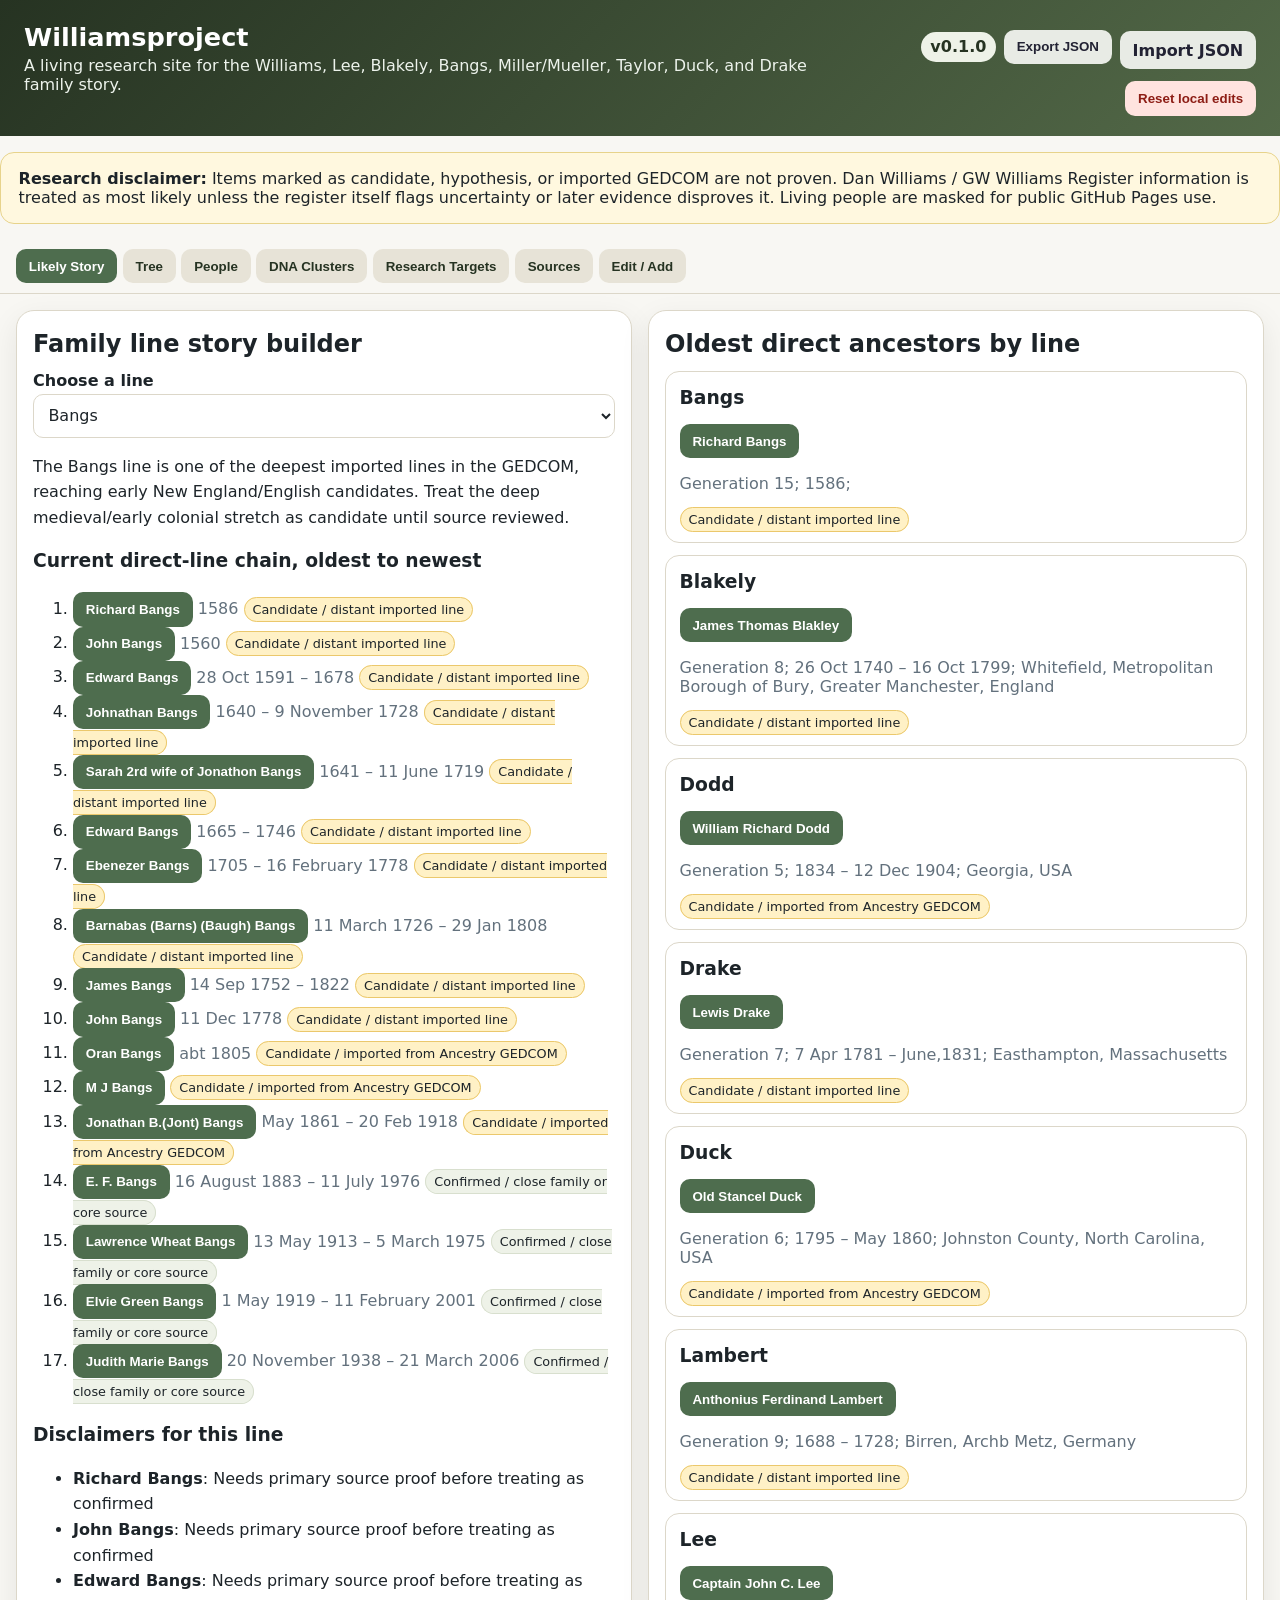
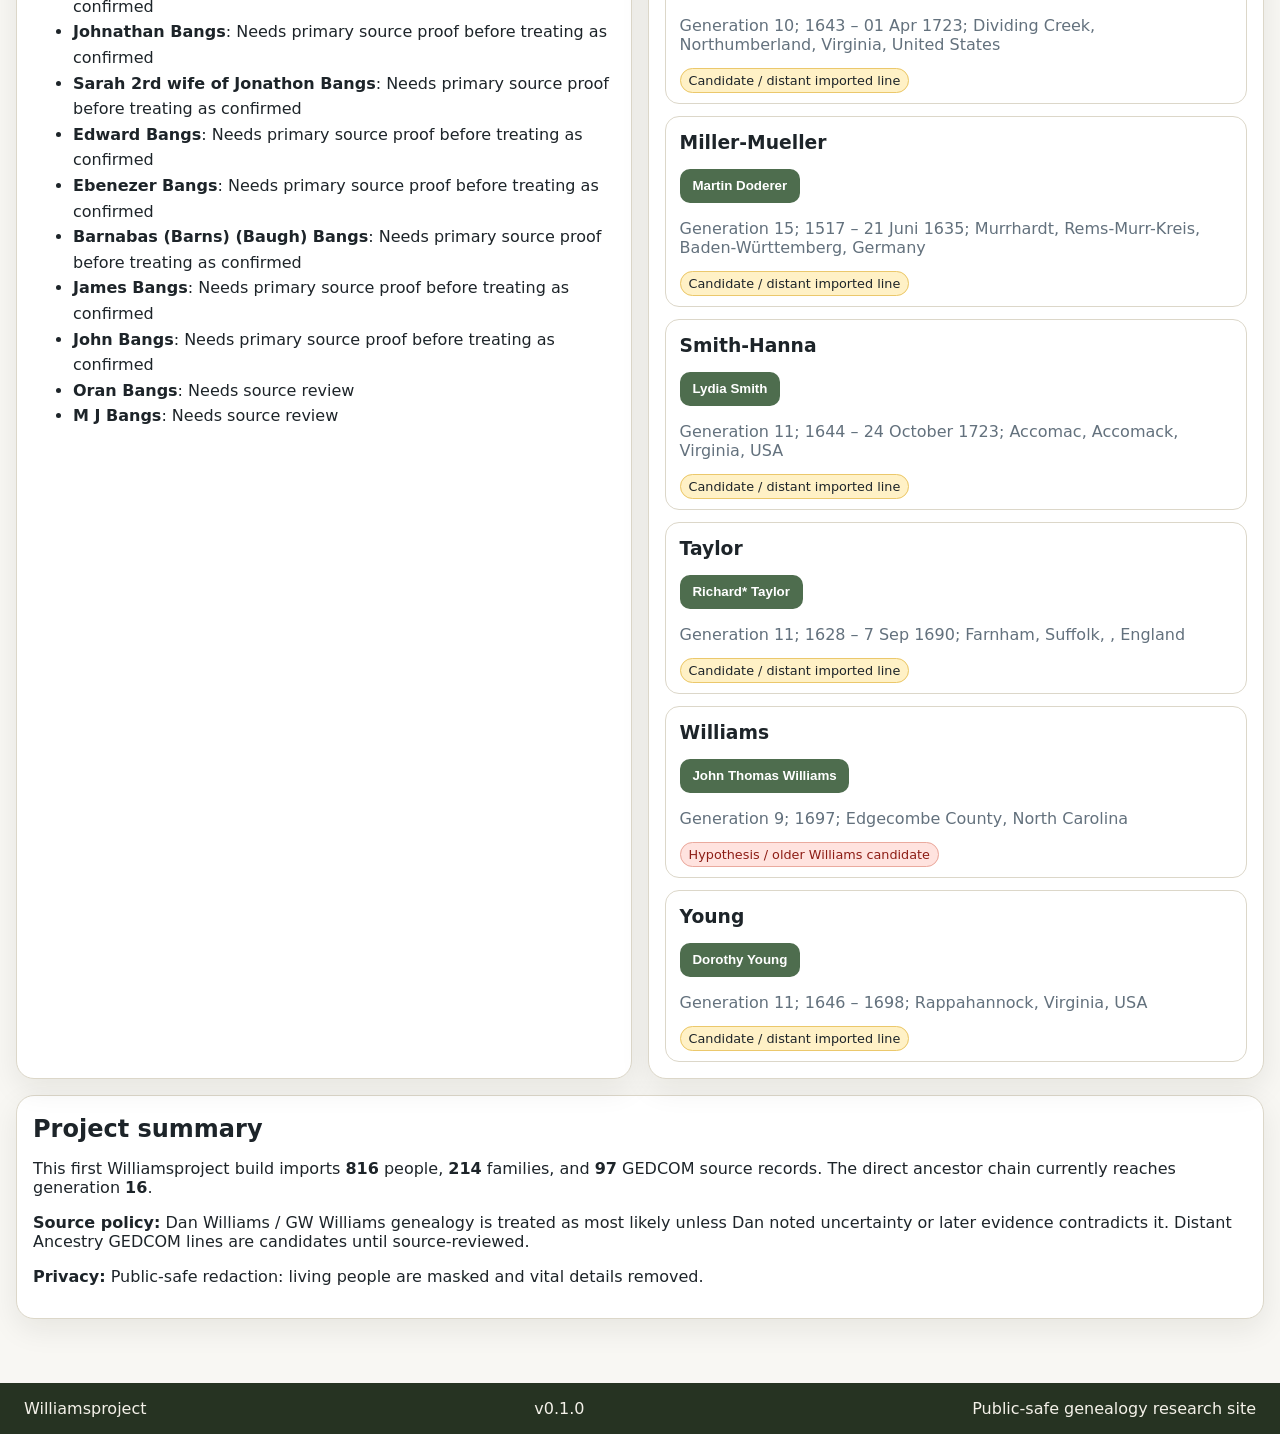
==== index.html @ 2c9f4a86 "Initial Williams genealogy project site" ====
<!doctype html>
<html lang="en">
<head>
  <meta charset="utf-8" />
  <meta name="viewport" content="width=device-width, initial-scale=1" />
  <title>Williamsproject</title>
  <link rel="stylesheet" href="assets/css/styles.css" />
</head>
<body>
  <header class="app-header">
    <div>
      <h1>Williamsproject</h1>
      <p id="subtitle">A living research site for the Williams, Lee, Blakely, Bangs, Miller/Mueller, Taylor, Duck, and Drake family story.</p>
    </div>
    <div class="header-actions">
      <span class="badge" id="versionBadge">v0.1.0</span>
      <button id="exportBtn" class="secondary">Export JSON</button>
      <label class="file-btn secondary">Import JSON<input id="importFile" type="file" accept="application/json" hidden></label>
      <button id="resetBtn" class="danger">Reset local edits</button>
    </div>
  </header>

  <section class="notice">
    <strong>Research disclaimer:</strong> Items marked as candidate, hypothesis, or imported GEDCOM are not proven. Dan Williams / GW Williams Register information is treated as most likely unless the register itself flags uncertainty or later evidence disproves it. Living people are masked for public GitHub Pages use.
  </section>

  <nav class="tabs" aria-label="Main sections">
    <button data-tab="story" class="active">Likely Story</button>
    <button data-tab="tree">Tree</button>
    <button data-tab="people">People</button>
    <button data-tab="dna">DNA Clusters</button>
    <button data-tab="research">Research Targets</button>
    <button data-tab="sources">Sources</button>
    <button data-tab="edit">Edit / Add</button>
  </nav>

  <main>
    <section id="story" class="tab-panel active">
      <div class="grid two">
        <div class="card">
          <h2>Family line story builder</h2>
          <label>Choose a line</label>
          <select id="lineSelect"></select>
          <div id="lineStory" class="story-box"></div>
        </div>
        <div class="card">
          <h2>Oldest direct ancestors by line</h2>
          <div id="oldestLines" class="stack"></div>
        </div>
      </div>
      <div class="card">
        <h2>Project summary</h2>
        <div id="projectSummary"></div>
      </div>
    </section>

    <section id="tree" class="tab-panel">
      <div class="grid side">
        <aside class="card">
          <h2>Find a person</h2>
          <input id="treeSearch" type="search" placeholder="Search name, surname, place..." />
          <div id="treeResults" class="result-list"></div>
        </aside>
        <div class="card">
          <div id="personDetail"></div>
          <h3>Ancestor path</h3>
          <div id="ancestorPath" class="path"></div>
          <h3>Parents, spouses, children</h3>
          <div id="familyPanel"></div>
          <h3>Pedigree view</h3>
          <div id="pedigree" class="pedigree"></div>
        </div>
      </div>
    </section>

    <section id="people" class="tab-panel">
      <div class="card">
        <h2>People table</h2>
        <div class="toolbar">
          <input id="peopleSearch" type="search" placeholder="Filter table..." />
          <select id="confidenceFilter"><option value="">All confidence levels</option></select>
          <select id="lineFilter"><option value="">All lines</option></select>
        </div>
        <div class="table-wrap"><table id="peopleTable"></table></div>
      </div>
    </section>

    <section id="dna" class="tab-panel">
      <div class="card">
        <h2>DNA clusters</h2>
        <div id="dnaList" class="stack"></div>
      </div>
    </section>

    <section id="research" class="tab-panel">
      <div class="card">
        <h2>Research targets</h2>
        <div id="researchList" class="stack"></div>
      </div>
    </section>

    <section id="sources" class="tab-panel">
      <div class="card">
        <h2>Sources</h2>
        <input id="sourceSearch" type="search" placeholder="Search sources..." />
        <div id="sourceList" class="stack"></div>
      </div>
    </section>

    <section id="edit" class="tab-panel">
      <div class="grid two">
        <div class="card">
          <h2>Edit selected person</h2>
          <p class="muted">Edits save to this browser. Use <strong>Export JSON</strong> and replace <code>assets/data/project-data.json</code> in GitHub to publish changes.</p>
          <form id="editForm"></form>
        </div>
        <div class="card">
          <h2>Add person / claim</h2>
          <form id="addPersonForm">
            <label>Name<input name="name" required placeholder="Full name"></label>
            <label>Surname<input name="surn" placeholder="Surname"></label>
            <label>Sex<select name="sex"><option value="">Unknown</option><option value="M">Male</option><option value="F">Female</option></select></label>
            <label>Line tag<select name="lineTag" id="addLineTag"><option value="">No line tag</option></select></label>
            <label>Relationship to selected person<select name="relationship"><option value="none">No relationship yet</option><option value="parent">Parent of selected person</option><option value="child">Child of selected person</option><option value="spouse">Spouse of selected person</option></select></label>
            <label>Birth date<input name="birthDate" placeholder="24 Nov 1843"></label>
            <label>Birth place<input name="birthPlace" placeholder="County, State"></label>
            <label>Death date<input name="deathDate"></label>
            <label>Confidence<select name="confidence" id="addConfidence"></select></label>
            <label>Research note<textarea name="note" rows="5" placeholder="Why this person might belong; evidence needed"></textarea></label>
            <button type="submit">Add person</button>
          </form>
          <hr>
          <h3>Add research target</h3>
          <form id="addTargetForm">
            <label>Title<input name="title" required></label>
            <label>Priority<select name="priority"><option>High</option><option>Medium</option><option>Low</option></select></label>
            <label>Status<input name="status" value="Open"></label>
            <label>Summary<textarea name="summary" rows="4"></textarea></label>
            <button type="submit">Add target</button>
          </form>
        </div>
      </div>
    </section>
  </main>

  <footer>
    <span>Williamsproject</span><span id="footerVersion"></span><span>Public-safe genealogy research site</span>
  </footer>

  <script src="assets/js/app.js"></script>
</body>
</html>
---- assets/css/styles.css ----
:root{--bg:#f8f7f3;--panel:#fff;--ink:#1d2429;--muted:#63717d;--line:#dcd7c9;--accent:#4e6d4e;--accent2:#7b5f40;--danger:#a33b31;--chip:#eef2e8;--shadow:0 10px 30px rgba(30,30,10,.08)}*{box-sizing:border-box}body{margin:0;font-family:ui-sans-serif,system-ui,-apple-system,Segoe UI,Roboto,Arial,sans-serif;background:var(--bg);color:var(--ink)}.app-header{display:flex;justify-content:space-between;gap:1rem;align-items:flex-start;padding:1.25rem 1.5rem;background:linear-gradient(135deg,#263322,#536948);color:white}.app-header h1{margin:.1rem 0;font-size:clamp(1.6rem,2vw,2.6rem)}.app-header p{margin:.3rem 0 0;max-width:900px;color:#edf3ec}.header-actions{display:flex;gap:.5rem;align-items:center;flex-wrap:wrap;justify-content:flex-end}.badge{background:#eef2e8;color:#263322;border-radius:999px;padding:.35rem .6rem;font-weight:700}.notice{margin:1rem auto;max-width:1400px;background:#fff8df;border:1px solid #e7d38b;border-radius:14px;padding:1rem 1.1rem}.tabs{position:sticky;top:0;z-index:3;display:flex;gap:.35rem;overflow:auto;padding:.6rem 1rem;background:rgba(248,247,243,.93);backdrop-filter:blur(6px);border-bottom:1px solid var(--line)}.tabs button,.header-actions button,.file-btn,button{border:0;border-radius:10px;background:var(--accent);color:white;padding:.6rem .8rem;font-weight:700;cursor:pointer}.tabs button{background:#e7e3d7;color:#263322}.tabs button.active{background:var(--accent);color:white}.secondary{background:#e8ebe5!important;color:#223!important}.danger{background:#ffe3df!important;color:#8d1d15!important}.file-btn{display:inline-block}main{max-width:1400px;margin:0 auto;padding:1rem}.tab-panel{display:none}.tab-panel.active{display:block}.grid{display:grid;gap:1rem}.grid.two{grid-template-columns:repeat(2,minmax(0,1fr))}.grid.side{grid-template-columns:340px minmax(0,1fr)}.card{background:var(--panel);border:1px solid var(--line);border-radius:18px;box-shadow:var(--shadow);padding:1rem;margin-bottom:1rem}h2,h3{margin:.2rem 0 .8rem}label{display:block;font-weight:700;margin:.7rem 0 .25rem}input,select,textarea{width:100%;border:1px solid var(--line);border-radius:10px;padding:.65rem;background:#fff;color:var(--ink);font:inherit}.toolbar{display:flex;gap:.5rem;align-items:center;margin-bottom:.8rem}.toolbar>*{max-width:320px}.story-box{line-height:1.6}.stack{display:grid;gap:.75rem}.mini-card,.person-card,.source-card{border:1px solid var(--line);border-radius:14px;padding:.85rem;background:#fff}.mini-card h3,.person-card h3{margin:.1rem 0 .35rem}.muted{color:var(--muted)}.chips{display:flex;gap:.35rem;flex-wrap:wrap;margin:.4rem 0}.chip{font-size:.8rem;border-radius:999px;background:var(--chip);padding:.25rem .5rem;border:1px solid #d8dfce}.chip.warn{background:#fff1c6;border-color:#ebc86c}.chip.danger{background:#ffe0dd;border-color:#eaaa9e}.result-list{max-height:70vh;overflow:auto}.result{padding:.6rem;border-bottom:1px solid var(--line);cursor:pointer}.result:hover{background:#f1f3ed}.result.active{background:#e6efe3}.person-title{display:flex;justify-content:space-between;gap:.5rem;align-items:start}.facts{display:grid;grid-template-columns:repeat(2,minmax(0,1fr));gap:.5rem;margin:.5rem 0}.fact{background:#f7f6f0;border-radius:12px;padding:.6rem}.path{display:flex;gap:.35rem;flex-wrap:wrap}.path button{background:#f0eee5;color:#263322;padding:.35rem .5rem}.family-list{display:grid;grid-template-columns:repeat(3,minmax(0,1fr));gap:.75rem}.pedigree ul{list-style:none;margin:0 0 0 1rem;padding-left:1rem;border-left:2px solid #d8d2c3}.pedigree li{margin:.45rem 0}.pedigree button{background:transparent;color:var(--accent);padding:0;text-align:left}.table-wrap{overflow:auto;max-height:70vh;border:1px solid var(--line);border-radius:14px}table{border-collapse:collapse;width:100%;font-size:.9rem}th,td{padding:.55rem;border-bottom:1px solid var(--line);text-align:left;vertical-align:top}th{position:sticky;top:0;background:#f0eee5;z-index:1}.confidence{font-weight:700}.confidence:contains("Hypothesis"){color:var(--danger)}code{background:#f0eee5;padding:.1rem .25rem;border-radius:5px}footer{display:flex;justify-content:space-between;gap:1rem;flex-wrap:wrap;padding:1rem 1.5rem;color:#f4f1e9;background:#263322;margin-top:2rem}@media(max-width:900px){.grid.two,.grid.side{grid-template-columns:1fr}.toolbar{display:block}.toolbar>*{max-width:100%;margin-bottom:.5rem}.family-list{grid-template-columns:1fr}.app-header{display:block}.header-actions{justify-content:flex-start;margin-top:1rem}}
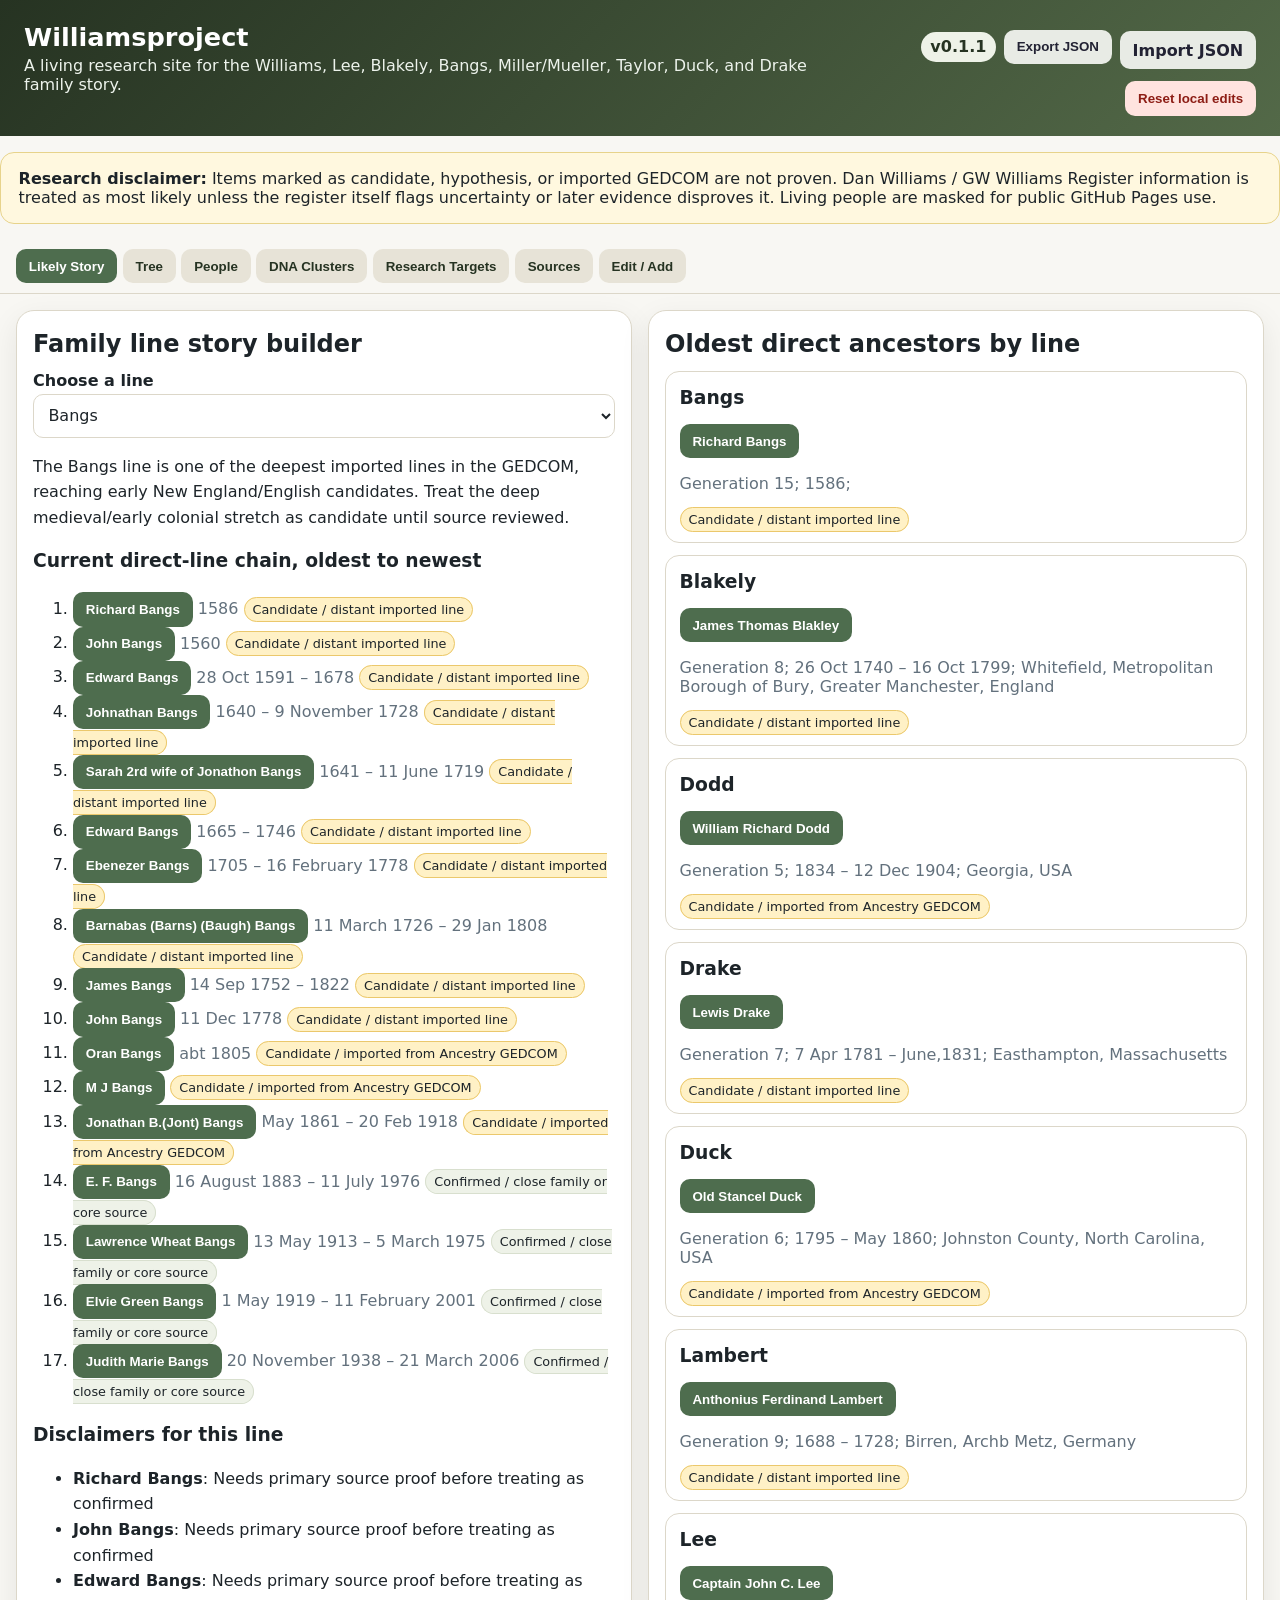
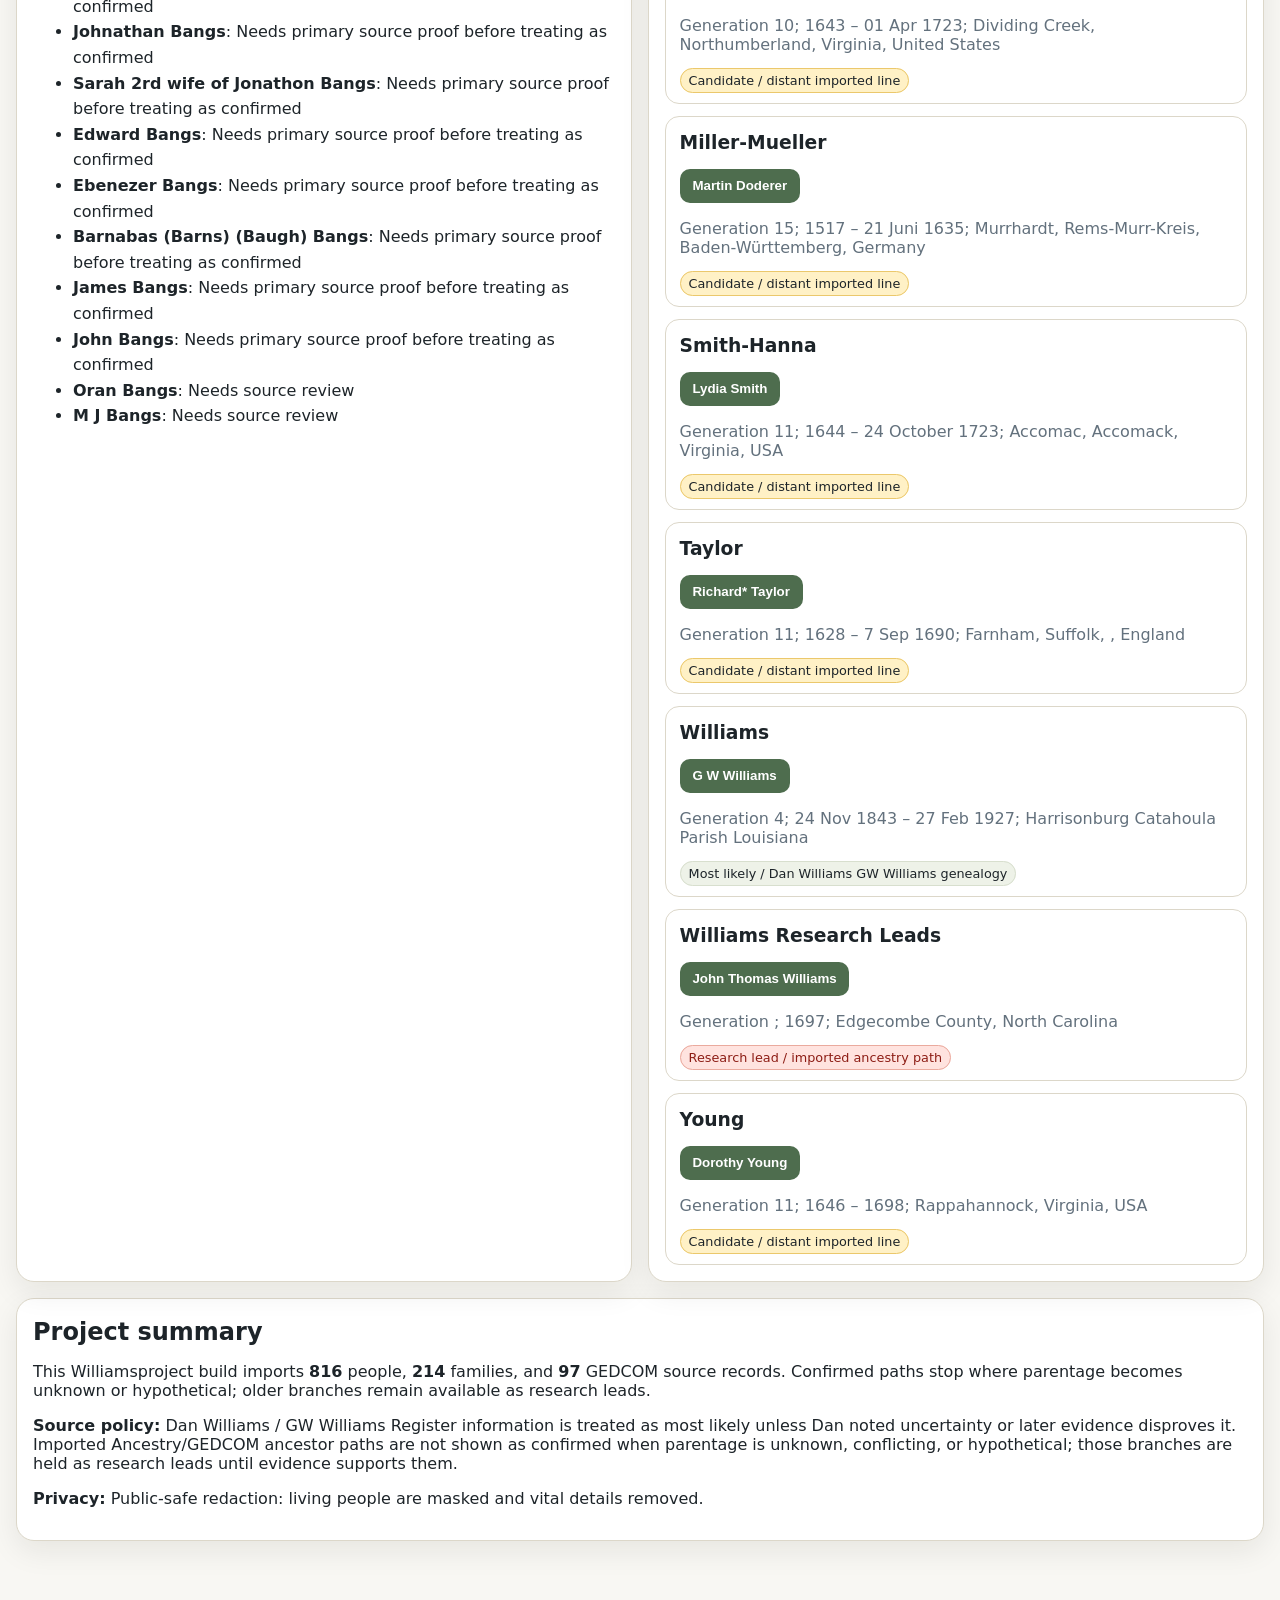
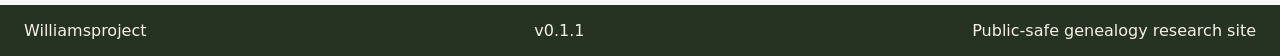
==== commit 8a91064d: "update from known williams" ====
--- a/index.html
+++ b/index.html
@@ -13,7 +13,7 @@
       <p id="subtitle">A living research site for the Williams, Lee, Blakely, Bangs, Miller/Mueller, Taylor, Duck, and Drake family story.</p>
     </div>
     <div class="header-actions">
-      <span class="badge" id="versionBadge">v0.1.0</span>
+      <span class="badge" id="versionBadge">v0.1.1</span>
       <button id="exportBtn" class="secondary">Export JSON</button>
       <label class="file-btn secondary">Import JSON<input id="importFile" type="file" accept="application/json" hidden></label>
       <button id="resetBtn" class="danger">Reset local edits</button>
@@ -63,7 +63,7 @@
         </aside>
         <div class="card">
           <div id="personDetail"></div>
-          <h3>Ancestor path</h3>
+          <h3 id="ancestorPathTitle">Ancestor path</h3>
           <div id="ancestorPath" class="path"></div>
           <h3>Parents, spouses, children</h3>
           <div id="familyPanel"></div>
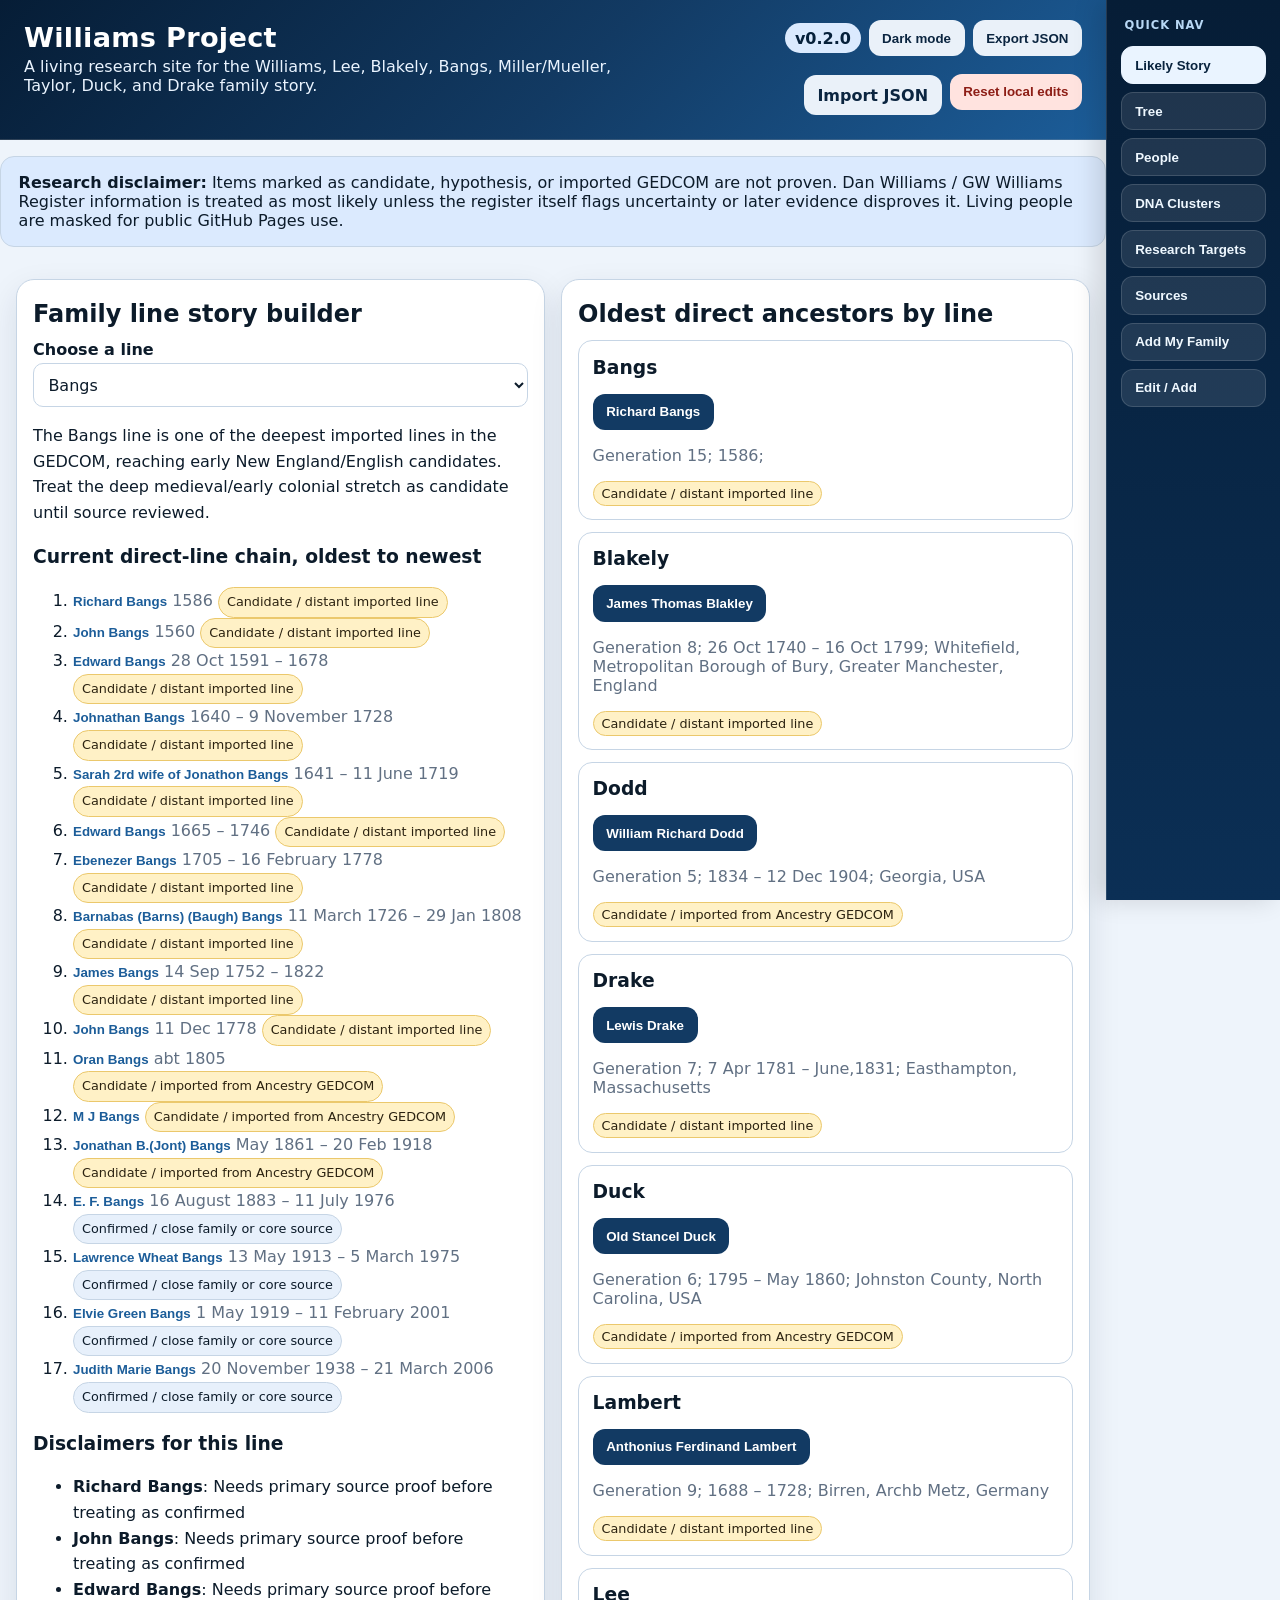
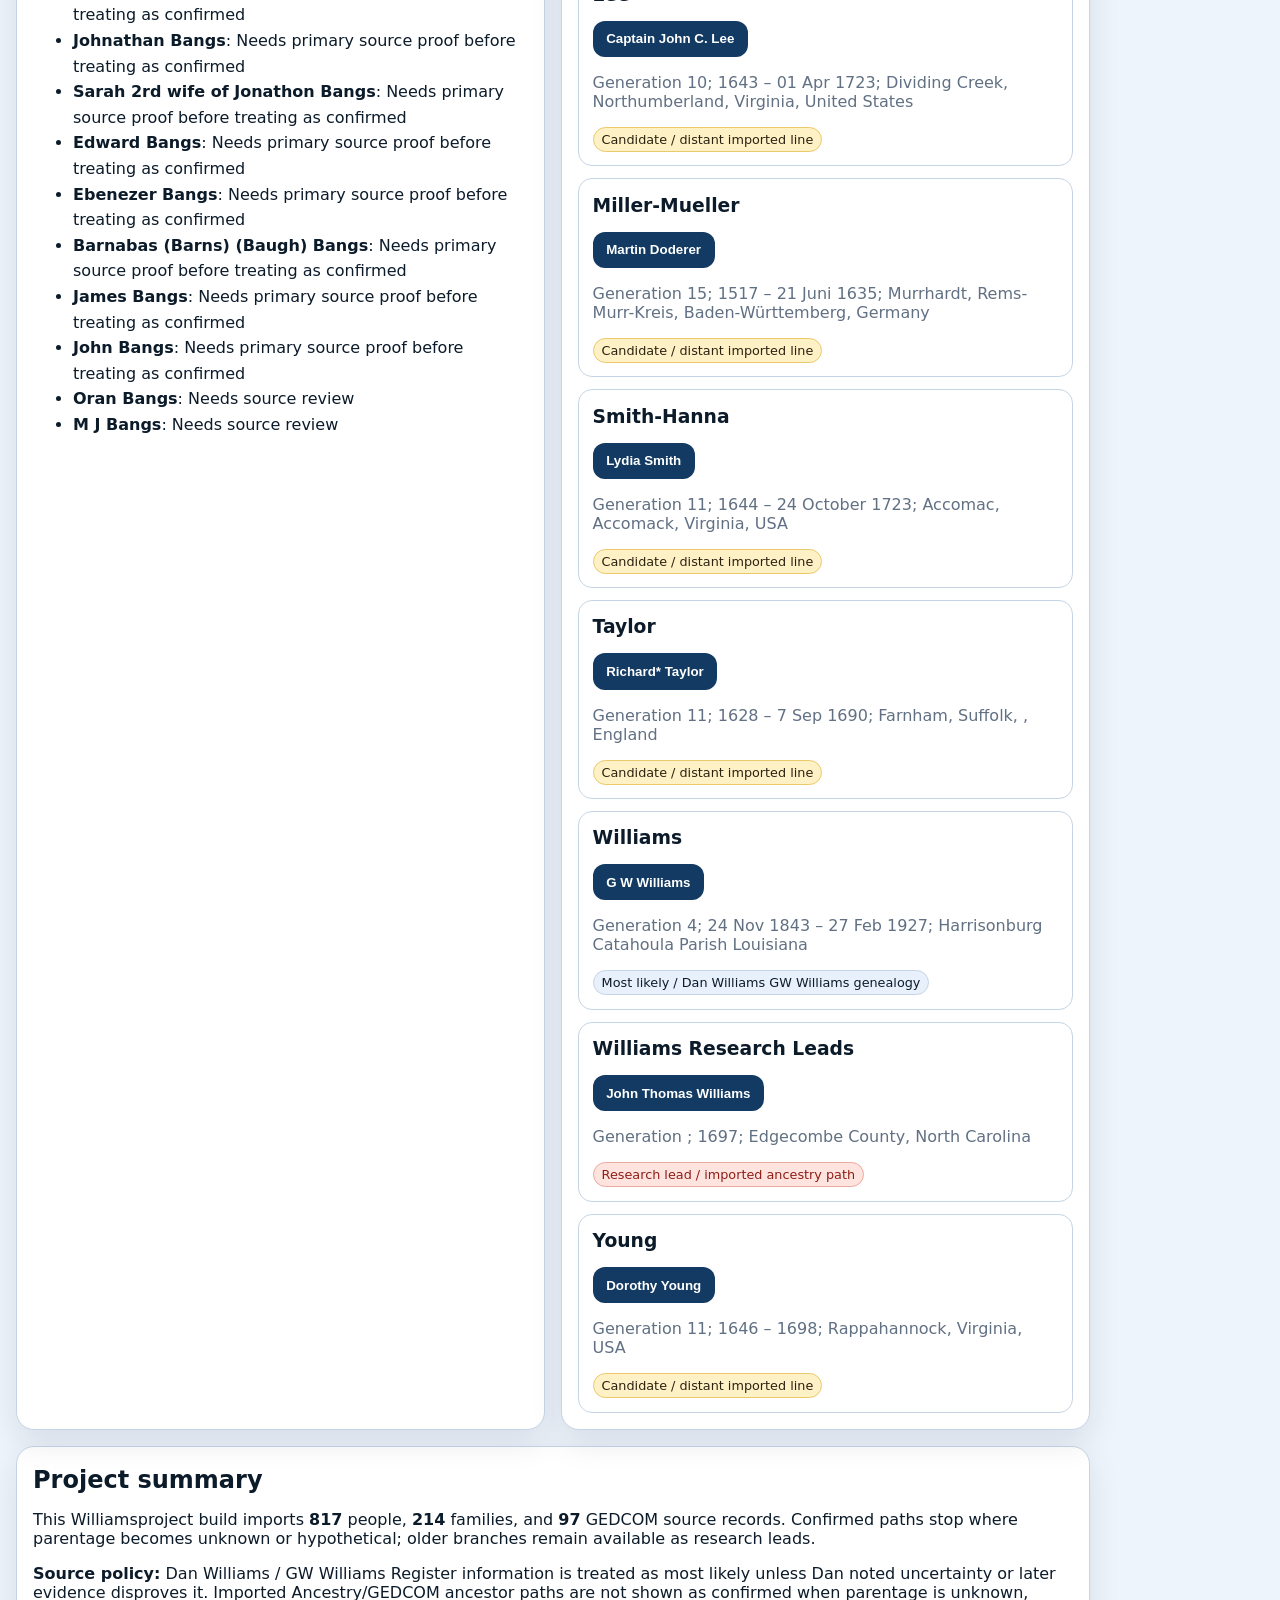
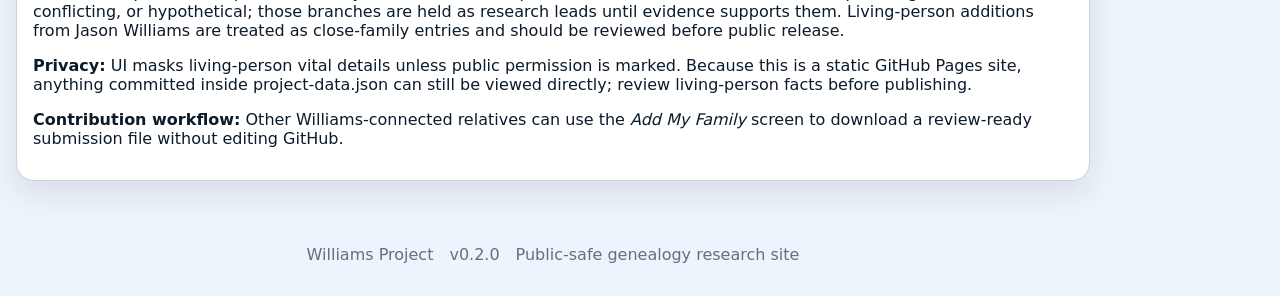
==== commit b0cc80c6: "v0.2.0" ====
--- a/index.html
+++ b/index.html
@@ -3,17 +3,18 @@
 <head>
   <meta charset="utf-8" />
   <meta name="viewport" content="width=device-width, initial-scale=1" />
-  <title>Williamsproject</title>
+  <title>Williams Project</title>
   <link rel="stylesheet" href="assets/css/styles.css" />
 </head>
 <body>
   <header class="app-header">
     <div>
-      <h1>Williamsproject</h1>
+      <h1>Williams Project</h1>
       <p id="subtitle">A living research site for the Williams, Lee, Blakely, Bangs, Miller/Mueller, Taylor, Duck, and Drake family story.</p>
     </div>
     <div class="header-actions">
-      <span class="badge" id="versionBadge">v0.1.1</span>
+      <span class="badge" id="versionBadge">v0.2.0</span>
+      <button id="themeToggle" class="secondary" type="button">Dark mode</button>
       <button id="exportBtn" class="secondary">Export JSON</button>
       <label class="file-btn secondary">Import JSON<input id="importFile" type="file" accept="application/json" hidden></label>
       <button id="resetBtn" class="danger">Reset local edits</button>
@@ -31,6 +32,7 @@
     <button data-tab="dna">DNA Clusters</button>
     <button data-tab="research">Research Targets</button>
     <button data-tab="sources">Sources</button>
+    <button data-tab="contribute">Add My Family</button>
     <button data-tab="edit">Edit / Add</button>
   </nav>
 
@@ -95,6 +97,7 @@
     <section id="research" class="tab-panel">
       <div class="card">
         <h2>Research targets</h2>
+        <p class="muted">Work these targets directly from this screen. Change priority/status, save notes, copy the target summary, and open source links in a new tab. Browser edits are local until you export JSON and publish it.</p>
         <div id="researchList" class="stack"></div>
       </div>
     </section>
@@ -104,6 +107,52 @@
         <h2>Sources</h2>
         <input id="sourceSearch" type="search" placeholder="Search sources..." />
         <div id="sourceList" class="stack"></div>
+      </div>
+    </section>
+
+    <section id="contribute" class="tab-panel">
+      <div class="grid two">
+        <div class="card">
+          <h2>Add My Family to the Williams Project</h2>
+          <p>This form is for Williams-connected relatives, Lee/Blakely collateral relatives, DNA matches, and family researchers. It creates a review file instead of directly changing the public tree.</p>
+          <form id="familySubmissionForm">
+            <label>Your name<input name="submitterName" required placeholder="Full name"></label>
+            <label>Email<input name="submitterEmail" type="email" placeholder="name@example.com"></label>
+            <label><input type="checkbox" name="contactOk" checked> Jason may contact me about this submission</label>
+            <label>How do you connect?
+              <select name="knownAncestor">
+                <option>Descendant of George Washington Williams</option>
+                <option>Descendant of Nancy Adeline “Addie” Lee</option>
+                <option>Lee family connection</option>
+                <option>Blakely / Blakeley / Blakeney family connection</option>
+                <option>Williams DNA match / connection unknown</option>
+                <option>Other connected family</option>
+                <option>Not sure yet</option>
+              </select>
+            </label>
+            <label>Connection path<textarea name="connectionPath" rows="5" placeholder="Me → my parent → my grandparent → George Washington Williams"></textarea></label>
+            <label>Family members to add<textarea name="familyMembers" rows="8" placeholder="Add one person per line with dates, places, spouse, parents, children, and whether living/private."></textarea></label>
+            <label>DNA information<textarea name="dna" rows="4" placeholder="GEDmatch kit, FTDNA kit, Ancestry username, Y-DNA level, cM, chromosome segment, etc."></textarea></label>
+            <label>Surnames<input name="surnames" placeholder="Williams, Lee, Blakely, Harman, Poole..."></label>
+            <label>Locations<input name="locations" placeholder="Catahoula LA, Newton MS, Leon TX, Freestone TX..."></label>
+            <label>Sources / documents<textarea name="sources" rows="5" placeholder="Census, Bible record, obituary, photo, deed, probate file, Find A Grave, WikiTree, Ancestry, etc."></textarea></label>
+            <label>Public display permission
+              <select name="publicPermission">
+                <option>Hide living people by default</option>
+                <option>Show initials only for living people</option>
+                <option>Show full name only where permission is clearly given</option>
+              </select>
+            </label>
+            <label>Notes<textarea name="notes" rows="4"></textarea></label>
+            <button type="submit">Download family submission file</button>
+          </form>
+        </div>
+        <div class="card">
+          <h2>Contributor guide</h2>
+          <p><strong>Best evidence:</strong> original records, census images, marriage records, probate, deeds, military records, cemetery records, Bible pages, and DNA segment details.</p>
+          <p><strong>Privacy:</strong> living people should be hidden or reviewed before public display. A static GitHub Pages site cannot truly protect private facts once they are committed to the repository.</p>
+          <p><strong>Research status:</strong> unproven Williams parentage, Sarah Williams/Lee, Samuel Williams, and older Williams chains stay as research leads until supported by records or DNA.</p>
+        </div>
       </div>
     </section>
 
@@ -121,6 +170,9 @@
             <label>Surname<input name="surn" placeholder="Surname"></label>
             <label>Sex<select name="sex"><option value="">Unknown</option><option value="M">Male</option><option value="F">Female</option></select></label>
             <label>Line tag<select name="lineTag" id="addLineTag"><option value="">No line tag</option></select></label>
+            <label>Public label for living/private display<input name="publicLabel" placeholder="Living Williams descendant"></label>
+            <label><input type="checkbox" name="living"> Living person</label>
+            <label><input type="checkbox" name="publicPermission"> Permission to show full name/details publicly</label>
             <label>Relationship to selected person<select name="relationship"><option value="none">No relationship yet</option><option value="parent">Parent of selected person</option><option value="child">Child of selected person</option><option value="spouse">Spouse of selected person</option></select></label>
             <label>Birth date<input name="birthDate" placeholder="24 Nov 1843"></label>
             <label>Birth place<input name="birthPlace" placeholder="County, State"></label>
@@ -136,6 +188,7 @@
             <label>Priority<select name="priority"><option>High</option><option>Medium</option><option>Low</option></select></label>
             <label>Status<input name="status" value="Open"></label>
             <label>Summary<textarea name="summary" rows="4"></textarea></label>
+            <label>Source links <span class="muted">one per line: Label | URL | Why useful</span><textarea name="links" rows="5"></textarea></label>
             <button type="submit">Add target</button>
           </form>
         </div>
@@ -144,7 +197,7 @@
   </main>
 
   <footer>
-    <span>Williamsproject</span><span id="footerVersion"></span><span>Public-safe genealogy research site</span>
+    <span>Williams Project</span><span id="footerVersion"></span><span>Public-safe genealogy research site</span>
   </footer>
 
   <script src="assets/js/app.js"></script>
--- a/assets/css/styles.css
+++ b/assets/css/styles.css
@@ -1 +1,18 @@
-:root{--bg:#f8f7f3;--panel:#fff;--ink:#1d2429;--muted:#63717d;--line:#dcd7c9;--accent:#4e6d4e;--accent2:#7b5f40;--danger:#a33b31;--chip:#eef2e8;--shadow:0 10px 30px rgba(30,30,10,.08)}*{box-sizing:border-box}body{margin:0;font-family:ui-sans-serif,system-ui,-apple-system,Segoe UI,Roboto,Arial,sans-serif;background:var(--bg);color:var(--ink)}.app-header{display:flex;justify-content:space-between;gap:1rem;align-items:flex-start;padding:1.25rem 1.5rem;background:linear-gradient(135deg,#263322,#536948);color:white}.app-header h1{margin:.1rem 0;font-size:clamp(1.6rem,2vw,2.6rem)}.app-header p{margin:.3rem 0 0;max-width:900px;color:#edf3ec}.header-actions{display:flex;gap:.5rem;align-items:center;flex-wrap:wrap;justify-content:flex-end}.badge{background:#eef2e8;color:#263322;border-radius:999px;padding:.35rem .6rem;font-weight:700}.notice{margin:1rem auto;max-width:1400px;background:#fff8df;border:1px solid #e7d38b;border-radius:14px;padding:1rem 1.1rem}.tabs{position:sticky;top:0;z-index:3;display:flex;gap:.35rem;overflow:auto;padding:.6rem 1rem;background:rgba(248,247,243,.93);backdrop-filter:blur(6px);border-bottom:1px solid var(--line)}.tabs button,.header-actions button,.file-btn,button{border:0;border-radius:10px;background:var(--accent);color:white;padding:.6rem .8rem;font-weight:700;cursor:pointer}.tabs button{background:#e7e3d7;color:#263322}.tabs button.active{background:var(--accent);color:white}.secondary{background:#e8ebe5!important;color:#223!important}.danger{background:#ffe3df!important;color:#8d1d15!important}.file-btn{display:inline-block}main{max-width:1400px;margin:0 auto;padding:1rem}.tab-panel{display:none}.tab-panel.active{display:block}.grid{display:grid;gap:1rem}.grid.two{grid-template-columns:repeat(2,minmax(0,1fr))}.grid.side{grid-template-columns:340px minmax(0,1fr)}.card{background:var(--panel);border:1px solid var(--line);border-radius:18px;box-shadow:var(--shadow);padding:1rem;margin-bottom:1rem}h2,h3{margin:.2rem 0 .8rem}label{display:block;font-weight:700;margin:.7rem 0 .25rem}input,select,textarea{width:100%;border:1px solid var(--line);border-radius:10px;padding:.65rem;background:#fff;color:var(--ink);font:inherit}.toolbar{display:flex;gap:.5rem;align-items:center;margin-bottom:.8rem}.toolbar>*{max-width:320px}.story-box{line-height:1.6}.stack{display:grid;gap:.75rem}.mini-card,.person-card,.source-card{border:1px solid var(--line);border-radius:14px;padding:.85rem;background:#fff}.mini-card h3,.person-card h3{margin:.1rem 0 .35rem}.muted{color:var(--muted)}.chips{display:flex;gap:.35rem;flex-wrap:wrap;margin:.4rem 0}.chip{font-size:.8rem;border-radius:999px;background:var(--chip);padding:.25rem .5rem;border:1px solid #d8dfce}.chip.warn{background:#fff1c6;border-color:#ebc86c}.chip.danger{background:#ffe0dd;border-color:#eaaa9e}.result-list{max-height:70vh;overflow:auto}.result{padding:.6rem;border-bottom:1px solid var(--line);cursor:pointer}.result:hover{background:#f1f3ed}.result.active{background:#e6efe3}.person-title{display:flex;justify-content:space-between;gap:.5rem;align-items:start}.facts{display:grid;grid-template-columns:repeat(2,minmax(0,1fr));gap:.5rem;margin:.5rem 0}.fact{background:#f7f6f0;border-radius:12px;padding:.6rem}.path{display:flex;gap:.35rem;flex-wrap:wrap}.path button{background:#f0eee5;color:#263322;padding:.35rem .5rem}.family-list{display:grid;grid-template-columns:repeat(3,minmax(0,1fr));gap:.75rem}.pedigree ul{list-style:none;margin:0 0 0 1rem;padding-left:1rem;border-left:2px solid #d8d2c3}.pedigree li{margin:.45rem 0}.pedigree button{background:transparent;color:var(--accent);padding:0;text-align:left}.table-wrap{overflow:auto;max-height:70vh;border:1px solid var(--line);border-radius:14px}table{border-collapse:collapse;width:100%;font-size:.9rem}th,td{padding:.55rem;border-bottom:1px solid var(--line);text-align:left;vertical-align:top}th{position:sticky;top:0;background:#f0eee5;z-index:1}.confidence{font-weight:700}.confidence:contains("Hypothesis"){color:var(--danger)}code{background:#f0eee5;padding:.1rem .25rem;border-radius:5px}footer{display:flex;justify-content:space-between;gap:1rem;flex-wrap:wrap;padding:1rem 1.5rem;color:#f4f1e9;background:#263322;margin-top:2rem}@media(max-width:900px){.grid.two,.grid.side{grid-template-columns:1fr}.toolbar{display:block}.toolbar>*{max-width:100%;margin-bottom:.5rem}.family-list{grid-template-columns:1fr}.app-header{display:block}.header-actions{justify-content:flex-start;margin-top:1rem}}+:root{
+  --bg:#eef4fb;--panel:#ffffff;--ink:#0c1b2a;--muted:#617083;--line:#c6d5e5;
+  --accent:#123a63;--accent2:#1c5d99;--accent3:#dbeafe;--danger:#a33b31;--chip:#e7f0fb;
+  --shadow:0 12px 32px rgba(6,32,62,.10);--navW:174px;
+}
+:root[data-theme="dark"]{
+  --bg:#071422;--panel:#0d2135;--ink:#eef6ff;--muted:#a9bdd2;--line:#254663;
+  --accent:#5fb3ff;--accent2:#8cc9ff;--accent3:#102b46;--danger:#ff8f82;--chip:#153454;
+  --shadow:0 14px 34px rgba(0,0,0,.34);
+}
+*{box-sizing:border-box}html{scroll-behavior:smooth}body{margin:0;font-family:ui-sans-serif,system-ui,-apple-system,Segoe UI,Roboto,Arial,sans-serif;background:var(--bg);color:var(--ink);padding-right:var(--navW)}
+a{color:var(--accent2)}
+.app-header{display:flex;justify-content:space-between;gap:1rem;align-items:flex-start;padding:1.25rem 1.5rem;background:linear-gradient(135deg,#061d36,#123a63 52%,#1c5d99);color:white;border-bottom:1px solid rgba(255,255,255,.16)}
+.app-header h1{margin:.1rem 0;font-size:clamp(1.7rem,2vw,2.7rem);letter-spacing:.01em}.app-header p{margin:.3rem 0 0;max-width:900px;color:#eaf4ff}.header-actions{display:flex;gap:.5rem;align-items:center;flex-wrap:wrap;justify-content:flex-end}.badge{background:#dbeafe;color:#06203a;border-radius:999px;padding:.35rem .6rem;font-weight:800}.notice{margin:1rem auto;max-width:1400px;background:var(--accent3);border:1px solid var(--line);border-radius:14px;padding:1rem 1.1rem;color:var(--ink)}
+.tabs{position:fixed;top:0;right:0;bottom:0;z-index:5;width:var(--navW);display:flex;flex-direction:column;gap:.5rem;overflow:auto;padding:.85rem;background:linear-gradient(180deg,#061d36,#0b2f55);border-left:1px solid rgba(255,255,255,.13);box-shadow:-8px 0 24px rgba(0,0,0,.14)}
+.tabs:before{content:'Quick Nav';display:block;color:#b8d8f5;text-transform:uppercase;font-size:.72rem;letter-spacing:.08em;margin:.25rem .25rem .4rem;font-weight:800}.tabs button,.header-actions button,.file-btn,button{border:0;border-radius:12px;background:var(--accent);color:white;padding:.66rem .85rem;font-weight:750;cursor:pointer;transition:transform .12s ease,background .12s ease}.tabs button{width:100%;text-align:left;background:rgba(255,255,255,.10);border:1px solid rgba(255,255,255,.14);color:#eff8ff}.tabs button:hover,button:hover,.file-btn:hover{transform:translateY(-1px)}.tabs button.active{background:#eaf4ff;color:#09233e;border-color:#eaf4ff}.secondary{background:#eaf1f9!important;color:#0b2540!important}.danger{background:#ffe3df!important;color:#8d1d15!important}.file-btn{display:inline-block}.row-actions{display:flex;gap:.5rem;flex-wrap:wrap;margin-top:.5rem}
+main{max-width:1400px;margin:0 auto;padding:1rem}.tab-panel{display:none}.tab-panel.active{display:block}.grid{display:grid;gap:1rem}.grid.two{grid-template-columns:repeat(2,minmax(0,1fr))}.grid.side{grid-template-columns:340px minmax(0,1fr)}.card{background:var(--panel);border:1px solid var(--line);border-radius:18px;box-shadow:var(--shadow);padding:1rem;margin-bottom:1rem}h2,h3,h4{margin:.2rem 0 .8rem}label{display:block;font-weight:750;margin:.7rem 0 .25rem}label input[type="checkbox"]{width:auto;margin-right:.4rem}input,select,textarea{width:100%;border:1px solid var(--line);border-radius:10px;padding:.65rem;background:var(--panel);color:var(--ink);font:inherit}textarea{resize:vertical}.toolbar{display:flex;gap:.5rem;align-items:center;margin-bottom:.8rem;flex-wrap:wrap}.toolbar>*{max-width:320px}.story-box{line-height:1.6}.stack{display:grid;gap:.75rem}.mini-card,.person-card,.source-card{border:1px solid var(--line);border-radius:14px;padding:.85rem;background:var(--panel)}.mini-card h3,.person-card h3{margin:.1rem 0 .35rem}.muted{color:var(--muted)}.chips{display:flex;gap:.35rem;flex-wrap:wrap;margin:.4rem 0}.chip{font-size:.8rem;border-radius:999px;background:var(--chip);padding:.25rem .5rem;border:1px solid var(--line);display:inline-block}.chip.warn{background:#fff1c6;border-color:#ebc86c;color:#2b2210}.chip.danger{background:#ffe0dd;border-color:#eaaa9e;color:#52100a}.result-list{max-height:70vh;overflow:auto}.result{padding:.6rem;border-bottom:1px solid var(--line);cursor:pointer}.result:hover{background:var(--accent3)}.result.active{background:var(--chip)}.person-title{display:flex;justify-content:space-between;gap:1rem;align-items:flex-start}.facts{display:grid;grid-template-columns:repeat(2,minmax(0,1fr));gap:.75rem;margin:.75rem 0}.fact{background:var(--accent3);border:1px solid var(--line);border-radius:14px;padding:.8rem}.family-list{display:grid;grid-template-columns:repeat(3,minmax(0,1fr));gap:.75rem}.pedigree ul{margin-top:.35rem}.pedigree button,.path button,.people table button,.family-list button,.story-box button{background:transparent;color:var(--accent2);padding:0;border-radius:0;text-align:left}.path{display:flex;gap:.45rem;flex-wrap:wrap;align-items:center}.table-wrap{overflow:auto}table{width:100%;border-collapse:collapse}th,td{border-bottom:1px solid var(--line);padding:.65rem;text-align:left;vertical-align:top}th{background:var(--accent3);position:sticky;top:0}hr{border:0;border-top:1px solid var(--line);margin:1rem 0}.research-card{border-left:5px solid var(--accent2)}.research-grid{display:grid;grid-template-columns:200px minmax(0,1fr);gap:.75rem}.source-links{display:flex;gap:.45rem;flex-wrap:wrap;margin:.4rem 0 .8rem}.source-link{display:inline-block;text-decoration:none;background:var(--accent3);border:1px solid var(--line);border-radius:999px;padding:.36rem .6rem;font-weight:750}.target-log{margin:.4rem 0 0;padding-left:1.2rem}.target-log li{margin:.25rem 0}footer{display:flex;gap:1rem;justify-content:center;color:var(--muted);padding:2rem 1rem}
+@media(max-width:900px){body{padding-right:0;padding-bottom:88px}.app-header{flex-direction:column}.tabs{top:auto;left:0;right:0;bottom:0;width:auto;flex-direction:row;padding:.55rem;gap:.45rem}.tabs:before{display:none}.tabs button{white-space:nowrap;text-align:center}.grid.two,.grid.side,.family-list,.facts,.research-grid{grid-template-columns:1fr}.toolbar>*{max-width:none}}
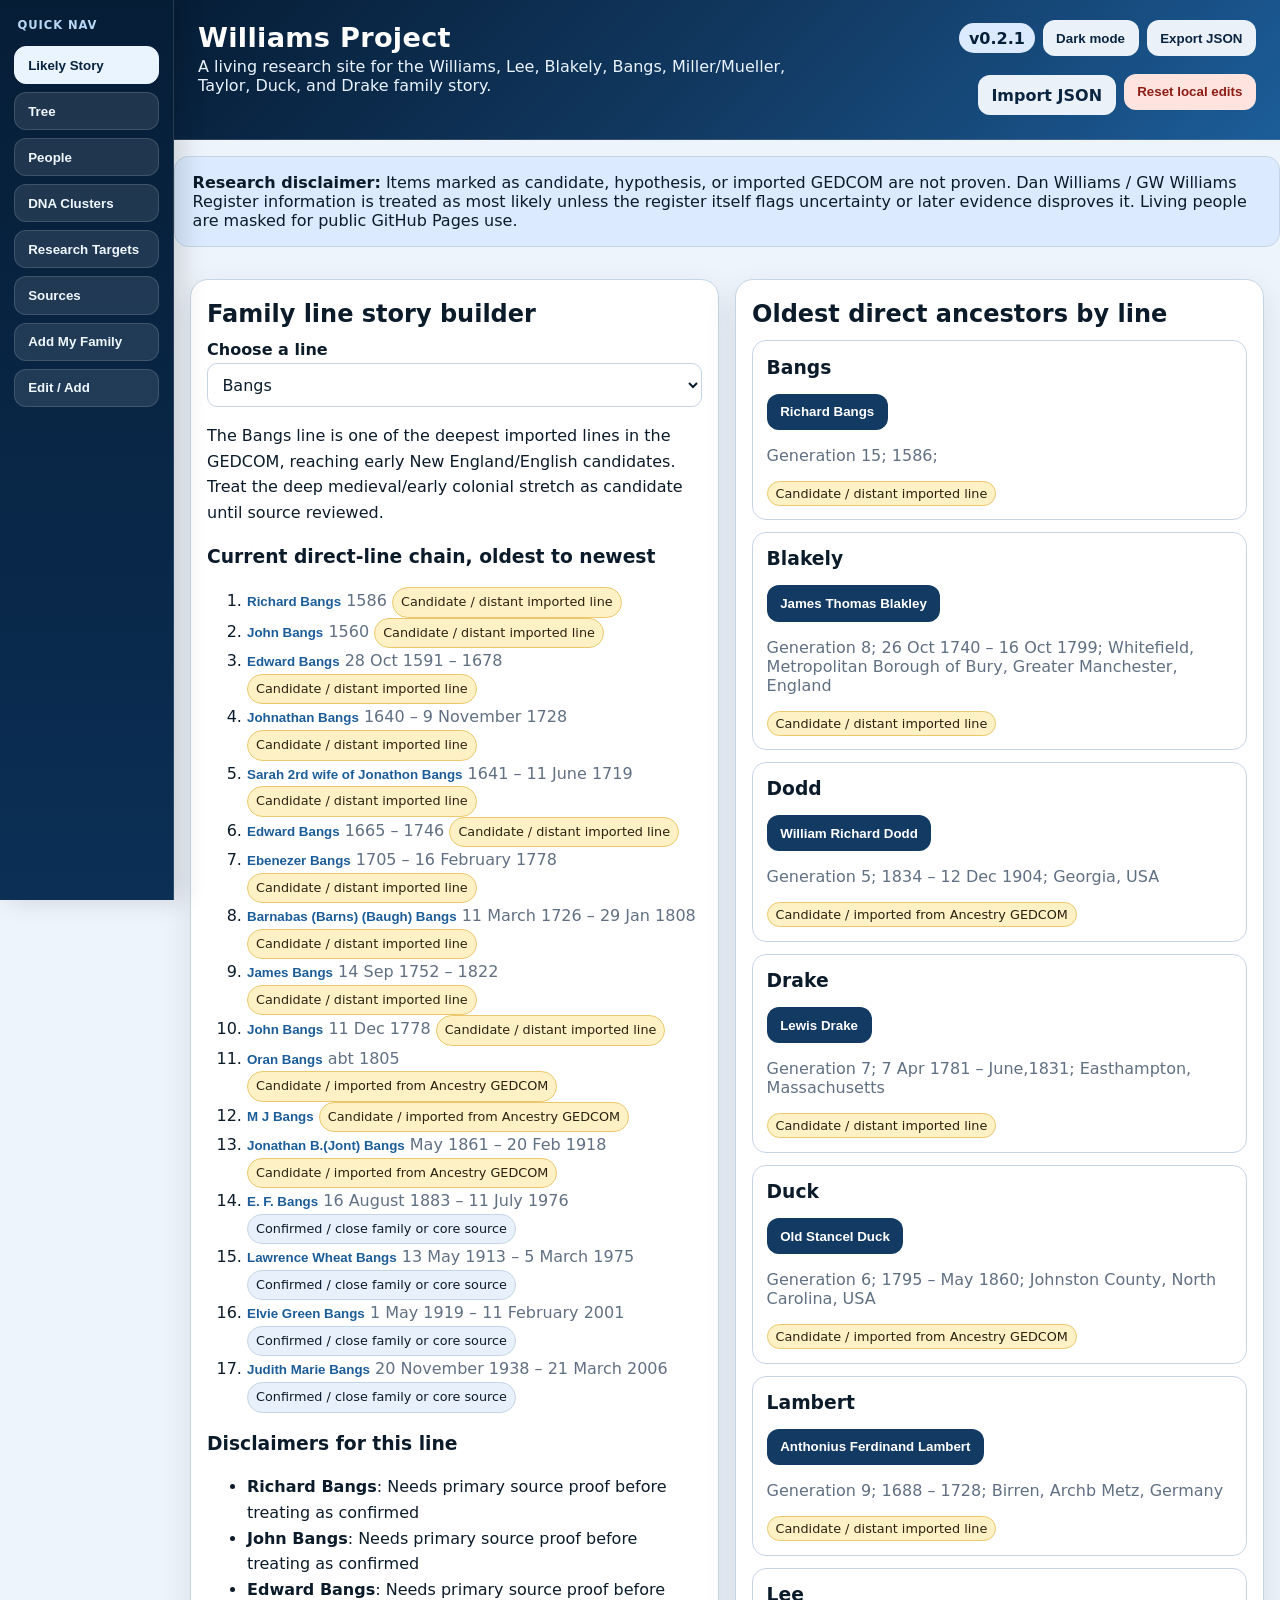
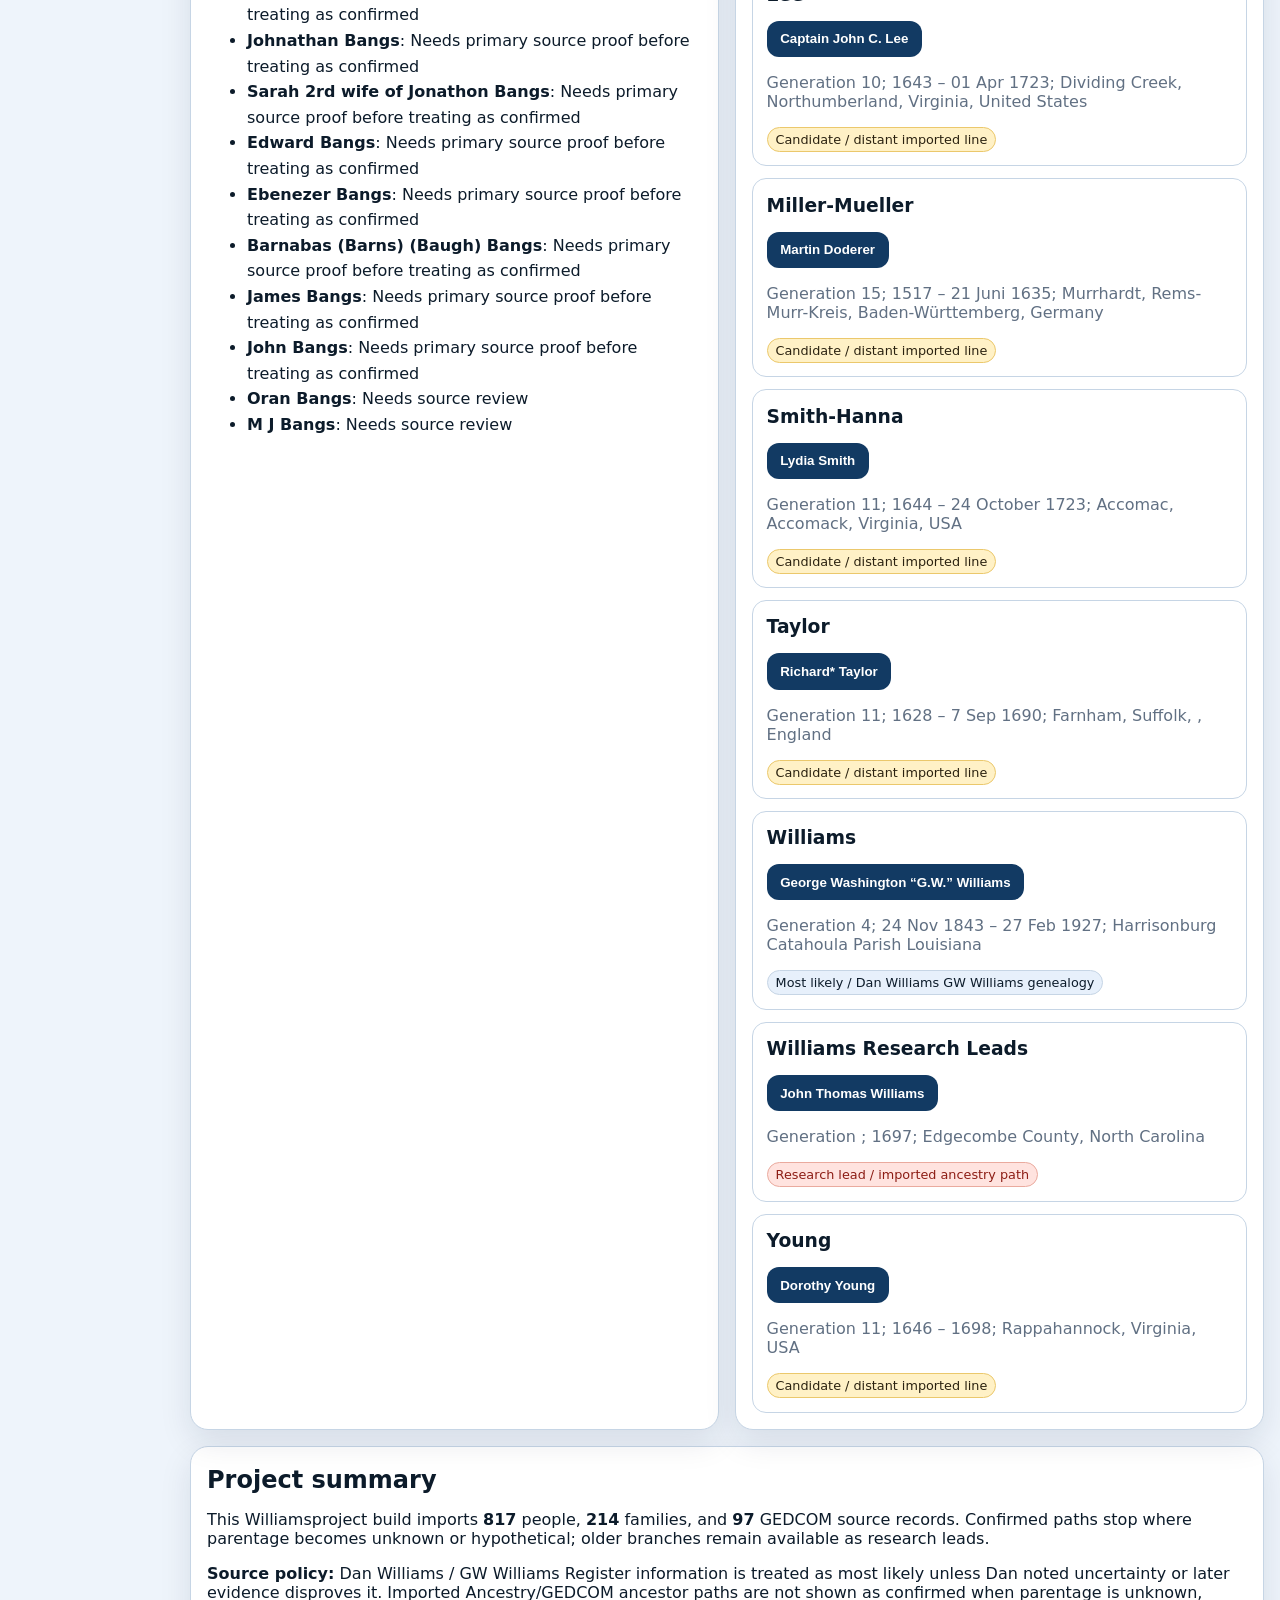
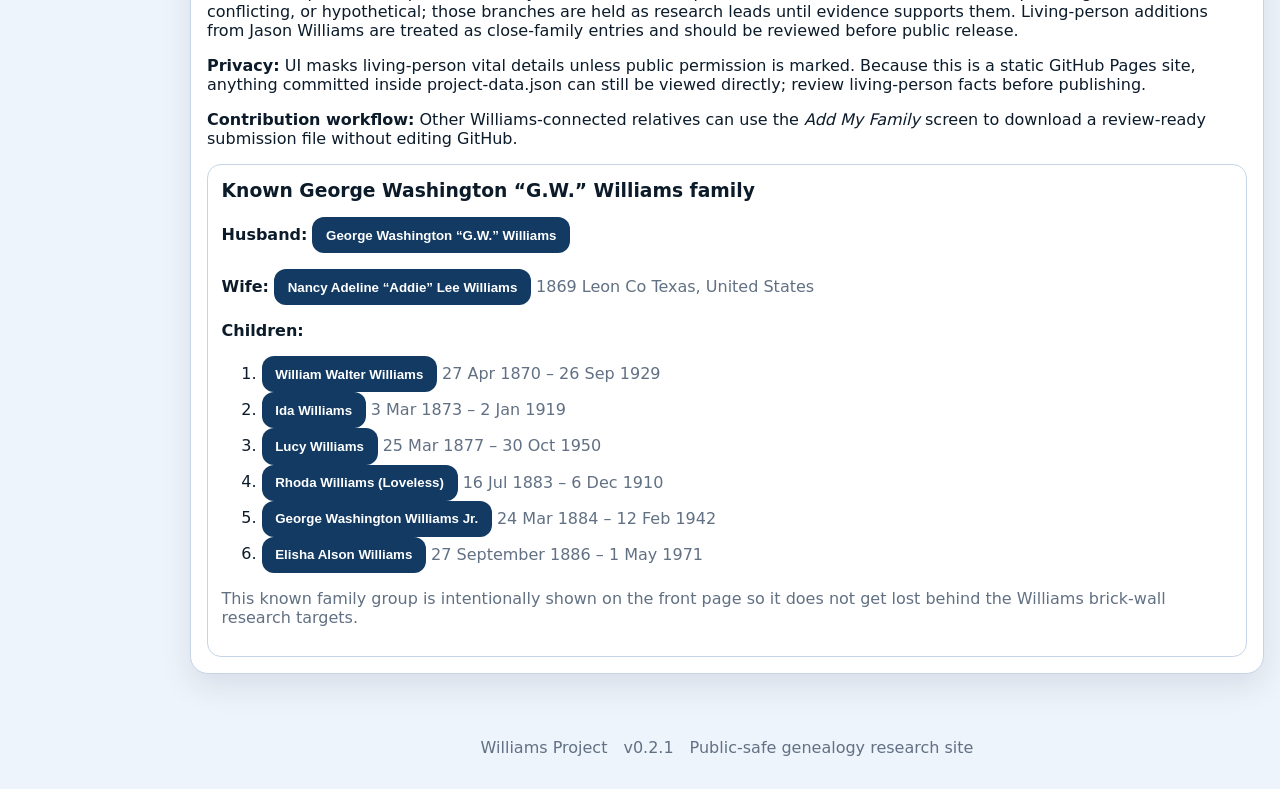
==== commit 0b803f1c: "v.0.2.1" ====
--- a/index.html
+++ b/index.html
@@ -13,7 +13,7 @@
       <p id="subtitle">A living research site for the Williams, Lee, Blakely, Bangs, Miller/Mueller, Taylor, Duck, and Drake family story.</p>
     </div>
     <div class="header-actions">
-      <span class="badge" id="versionBadge">v0.2.0</span>
+      <span class="badge" id="versionBadge">v0.2.1</span>
       <button id="themeToggle" class="secondary" type="button">Dark mode</button>
       <button id="exportBtn" class="secondary">Export JSON</button>
       <label class="file-btn secondary">Import JSON<input id="importFile" type="file" accept="application/json" hidden></label>
--- a/assets/css/styles.css
+++ b/assets/css/styles.css
@@ -8,11 +8,11 @@
   --accent:#5fb3ff;--accent2:#8cc9ff;--accent3:#102b46;--danger:#ff8f82;--chip:#153454;
   --shadow:0 14px 34px rgba(0,0,0,.34);
 }
-*{box-sizing:border-box}html{scroll-behavior:smooth}body{margin:0;font-family:ui-sans-serif,system-ui,-apple-system,Segoe UI,Roboto,Arial,sans-serif;background:var(--bg);color:var(--ink);padding-right:var(--navW)}
+*{box-sizing:border-box}html{scroll-behavior:smooth}body{margin:0;font-family:ui-sans-serif,system-ui,-apple-system,Segoe UI,Roboto,Arial,sans-serif;background:var(--bg);color:var(--ink);padding-left:var(--navW)}
 a{color:var(--accent2)}
 .app-header{display:flex;justify-content:space-between;gap:1rem;align-items:flex-start;padding:1.25rem 1.5rem;background:linear-gradient(135deg,#061d36,#123a63 52%,#1c5d99);color:white;border-bottom:1px solid rgba(255,255,255,.16)}
 .app-header h1{margin:.1rem 0;font-size:clamp(1.7rem,2vw,2.7rem);letter-spacing:.01em}.app-header p{margin:.3rem 0 0;max-width:900px;color:#eaf4ff}.header-actions{display:flex;gap:.5rem;align-items:center;flex-wrap:wrap;justify-content:flex-end}.badge{background:#dbeafe;color:#06203a;border-radius:999px;padding:.35rem .6rem;font-weight:800}.notice{margin:1rem auto;max-width:1400px;background:var(--accent3);border:1px solid var(--line);border-radius:14px;padding:1rem 1.1rem;color:var(--ink)}
-.tabs{position:fixed;top:0;right:0;bottom:0;z-index:5;width:var(--navW);display:flex;flex-direction:column;gap:.5rem;overflow:auto;padding:.85rem;background:linear-gradient(180deg,#061d36,#0b2f55);border-left:1px solid rgba(255,255,255,.13);box-shadow:-8px 0 24px rgba(0,0,0,.14)}
+.tabs{position:fixed;top:0;left:0;bottom:0;z-index:5;width:var(--navW);display:flex;flex-direction:column;gap:.5rem;overflow:auto;padding:.85rem;background:linear-gradient(180deg,#061d36,#0b2f55);border-right:1px solid rgba(255,255,255,.13);box-shadow:8px 0 24px rgba(0,0,0,.14)}
 .tabs:before{content:'Quick Nav';display:block;color:#b8d8f5;text-transform:uppercase;font-size:.72rem;letter-spacing:.08em;margin:.25rem .25rem .4rem;font-weight:800}.tabs button,.header-actions button,.file-btn,button{border:0;border-radius:12px;background:var(--accent);color:white;padding:.66rem .85rem;font-weight:750;cursor:pointer;transition:transform .12s ease,background .12s ease}.tabs button{width:100%;text-align:left;background:rgba(255,255,255,.10);border:1px solid rgba(255,255,255,.14);color:#eff8ff}.tabs button:hover,button:hover,.file-btn:hover{transform:translateY(-1px)}.tabs button.active{background:#eaf4ff;color:#09233e;border-color:#eaf4ff}.secondary{background:#eaf1f9!important;color:#0b2540!important}.danger{background:#ffe3df!important;color:#8d1d15!important}.file-btn{display:inline-block}.row-actions{display:flex;gap:.5rem;flex-wrap:wrap;margin-top:.5rem}
 main{max-width:1400px;margin:0 auto;padding:1rem}.tab-panel{display:none}.tab-panel.active{display:block}.grid{display:grid;gap:1rem}.grid.two{grid-template-columns:repeat(2,minmax(0,1fr))}.grid.side{grid-template-columns:340px minmax(0,1fr)}.card{background:var(--panel);border:1px solid var(--line);border-radius:18px;box-shadow:var(--shadow);padding:1rem;margin-bottom:1rem}h2,h3,h4{margin:.2rem 0 .8rem}label{display:block;font-weight:750;margin:.7rem 0 .25rem}label input[type="checkbox"]{width:auto;margin-right:.4rem}input,select,textarea{width:100%;border:1px solid var(--line);border-radius:10px;padding:.65rem;background:var(--panel);color:var(--ink);font:inherit}textarea{resize:vertical}.toolbar{display:flex;gap:.5rem;align-items:center;margin-bottom:.8rem;flex-wrap:wrap}.toolbar>*{max-width:320px}.story-box{line-height:1.6}.stack{display:grid;gap:.75rem}.mini-card,.person-card,.source-card{border:1px solid var(--line);border-radius:14px;padding:.85rem;background:var(--panel)}.mini-card h3,.person-card h3{margin:.1rem 0 .35rem}.muted{color:var(--muted)}.chips{display:flex;gap:.35rem;flex-wrap:wrap;margin:.4rem 0}.chip{font-size:.8rem;border-radius:999px;background:var(--chip);padding:.25rem .5rem;border:1px solid var(--line);display:inline-block}.chip.warn{background:#fff1c6;border-color:#ebc86c;color:#2b2210}.chip.danger{background:#ffe0dd;border-color:#eaaa9e;color:#52100a}.result-list{max-height:70vh;overflow:auto}.result{padding:.6rem;border-bottom:1px solid var(--line);cursor:pointer}.result:hover{background:var(--accent3)}.result.active{background:var(--chip)}.person-title{display:flex;justify-content:space-between;gap:1rem;align-items:flex-start}.facts{display:grid;grid-template-columns:repeat(2,minmax(0,1fr));gap:.75rem;margin:.75rem 0}.fact{background:var(--accent3);border:1px solid var(--line);border-radius:14px;padding:.8rem}.family-list{display:grid;grid-template-columns:repeat(3,minmax(0,1fr));gap:.75rem}.pedigree ul{margin-top:.35rem}.pedigree button,.path button,.people table button,.family-list button,.story-box button{background:transparent;color:var(--accent2);padding:0;border-radius:0;text-align:left}.path{display:flex;gap:.45rem;flex-wrap:wrap;align-items:center}.table-wrap{overflow:auto}table{width:100%;border-collapse:collapse}th,td{border-bottom:1px solid var(--line);padding:.65rem;text-align:left;vertical-align:top}th{background:var(--accent3);position:sticky;top:0}hr{border:0;border-top:1px solid var(--line);margin:1rem 0}.research-card{border-left:5px solid var(--accent2)}.research-grid{display:grid;grid-template-columns:200px minmax(0,1fr);gap:.75rem}.source-links{display:flex;gap:.45rem;flex-wrap:wrap;margin:.4rem 0 .8rem}.source-link{display:inline-block;text-decoration:none;background:var(--accent3);border:1px solid var(--line);border-radius:999px;padding:.36rem .6rem;font-weight:750}.target-log{margin:.4rem 0 0;padding-left:1.2rem}.target-log li{margin:.25rem 0}footer{display:flex;gap:1rem;justify-content:center;color:var(--muted);padding:2rem 1rem}
-@media(max-width:900px){body{padding-right:0;padding-bottom:88px}.app-header{flex-direction:column}.tabs{top:auto;left:0;right:0;bottom:0;width:auto;flex-direction:row;padding:.55rem;gap:.45rem}.tabs:before{display:none}.tabs button{white-space:nowrap;text-align:center}.grid.two,.grid.side,.family-list,.facts,.research-grid{grid-template-columns:1fr}.toolbar>*{max-width:none}}
+@media(max-width:900px){body{padding-left:0;padding-bottom:88px}.app-header{flex-direction:column}.tabs{top:auto;left:0;right:0;bottom:0;width:auto;flex-direction:row;padding:.55rem;gap:.45rem}.tabs:before{display:none}.tabs button{white-space:nowrap;text-align:center}.grid.two,.grid.side,.family-list,.facts,.research-grid{grid-template-columns:1fr}.toolbar>*{max-width:none}}
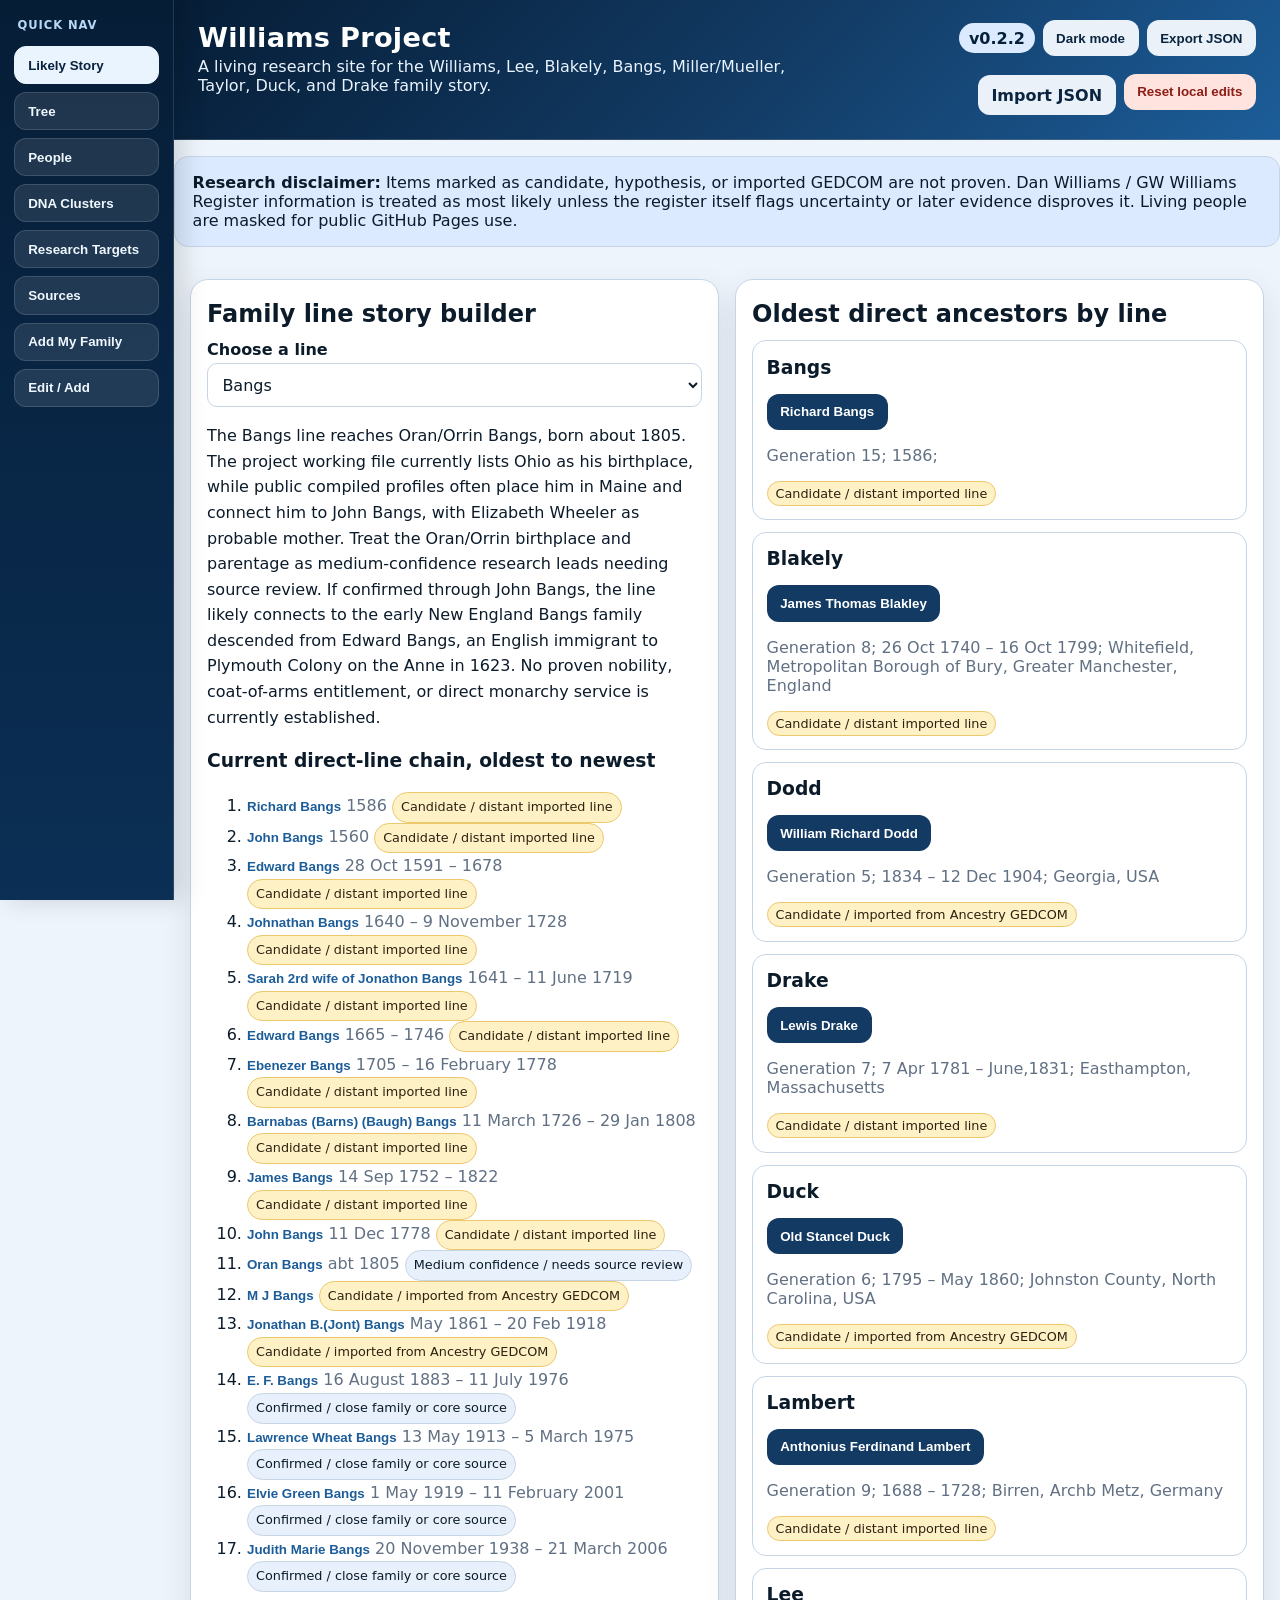
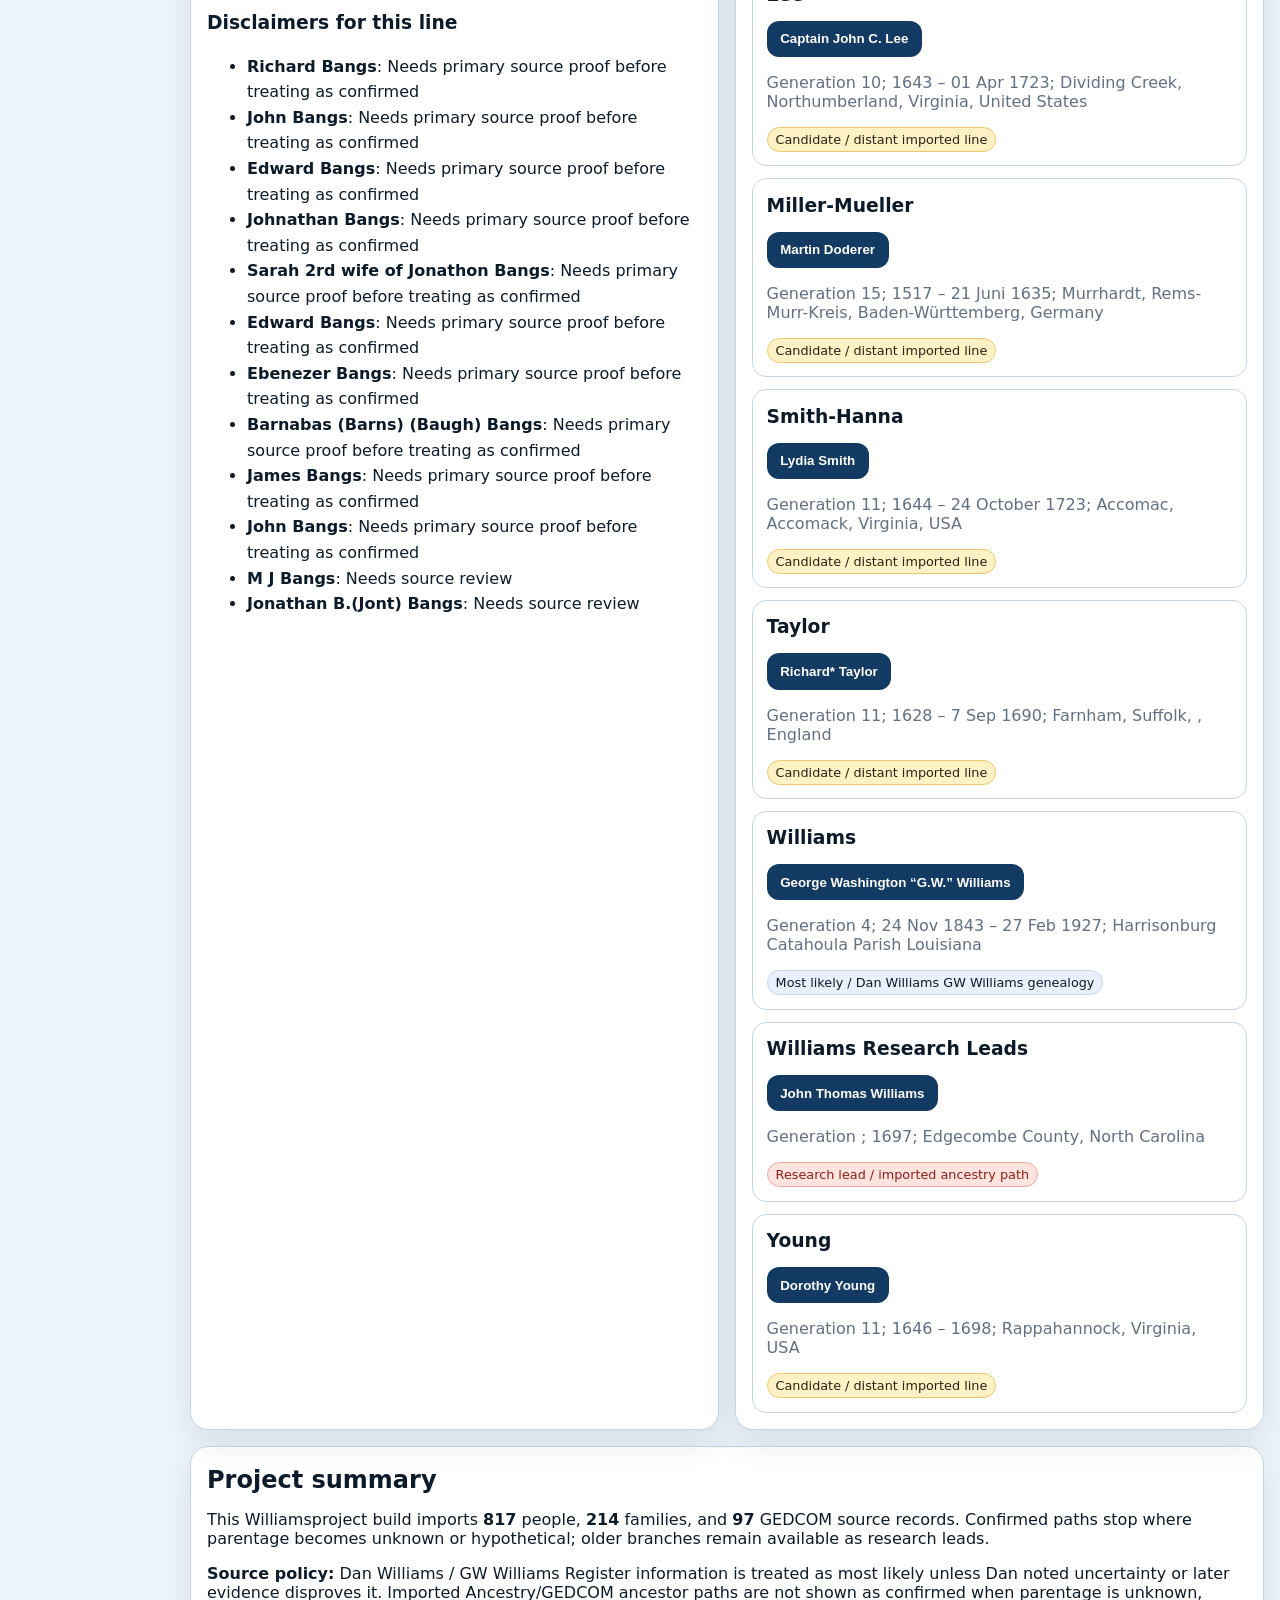
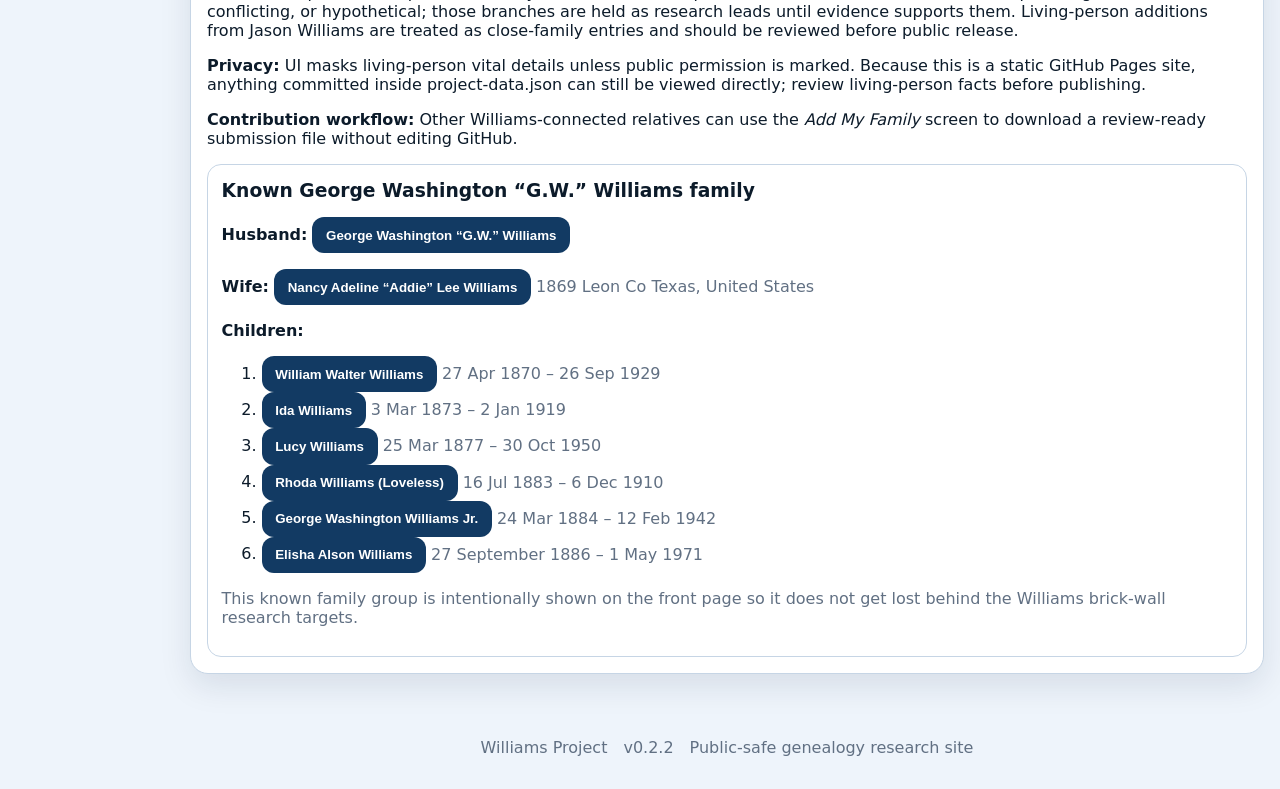
==== commit 28c08e98: "v0.2.2" ====
--- a/index.html
+++ b/index.html
@@ -13,7 +13,7 @@
       <p id="subtitle">A living research site for the Williams, Lee, Blakely, Bangs, Miller/Mueller, Taylor, Duck, and Drake family story.</p>
     </div>
     <div class="header-actions">
-      <span class="badge" id="versionBadge">v0.2.1</span>
+      <span class="badge" id="versionBadge">v0.2.2</span>
       <button id="themeToggle" class="secondary" type="button">Dark mode</button>
       <button id="exportBtn" class="secondary">Export JSON</button>
       <label class="file-btn secondary">Import JSON<input id="importFile" type="file" accept="application/json" hidden></label>
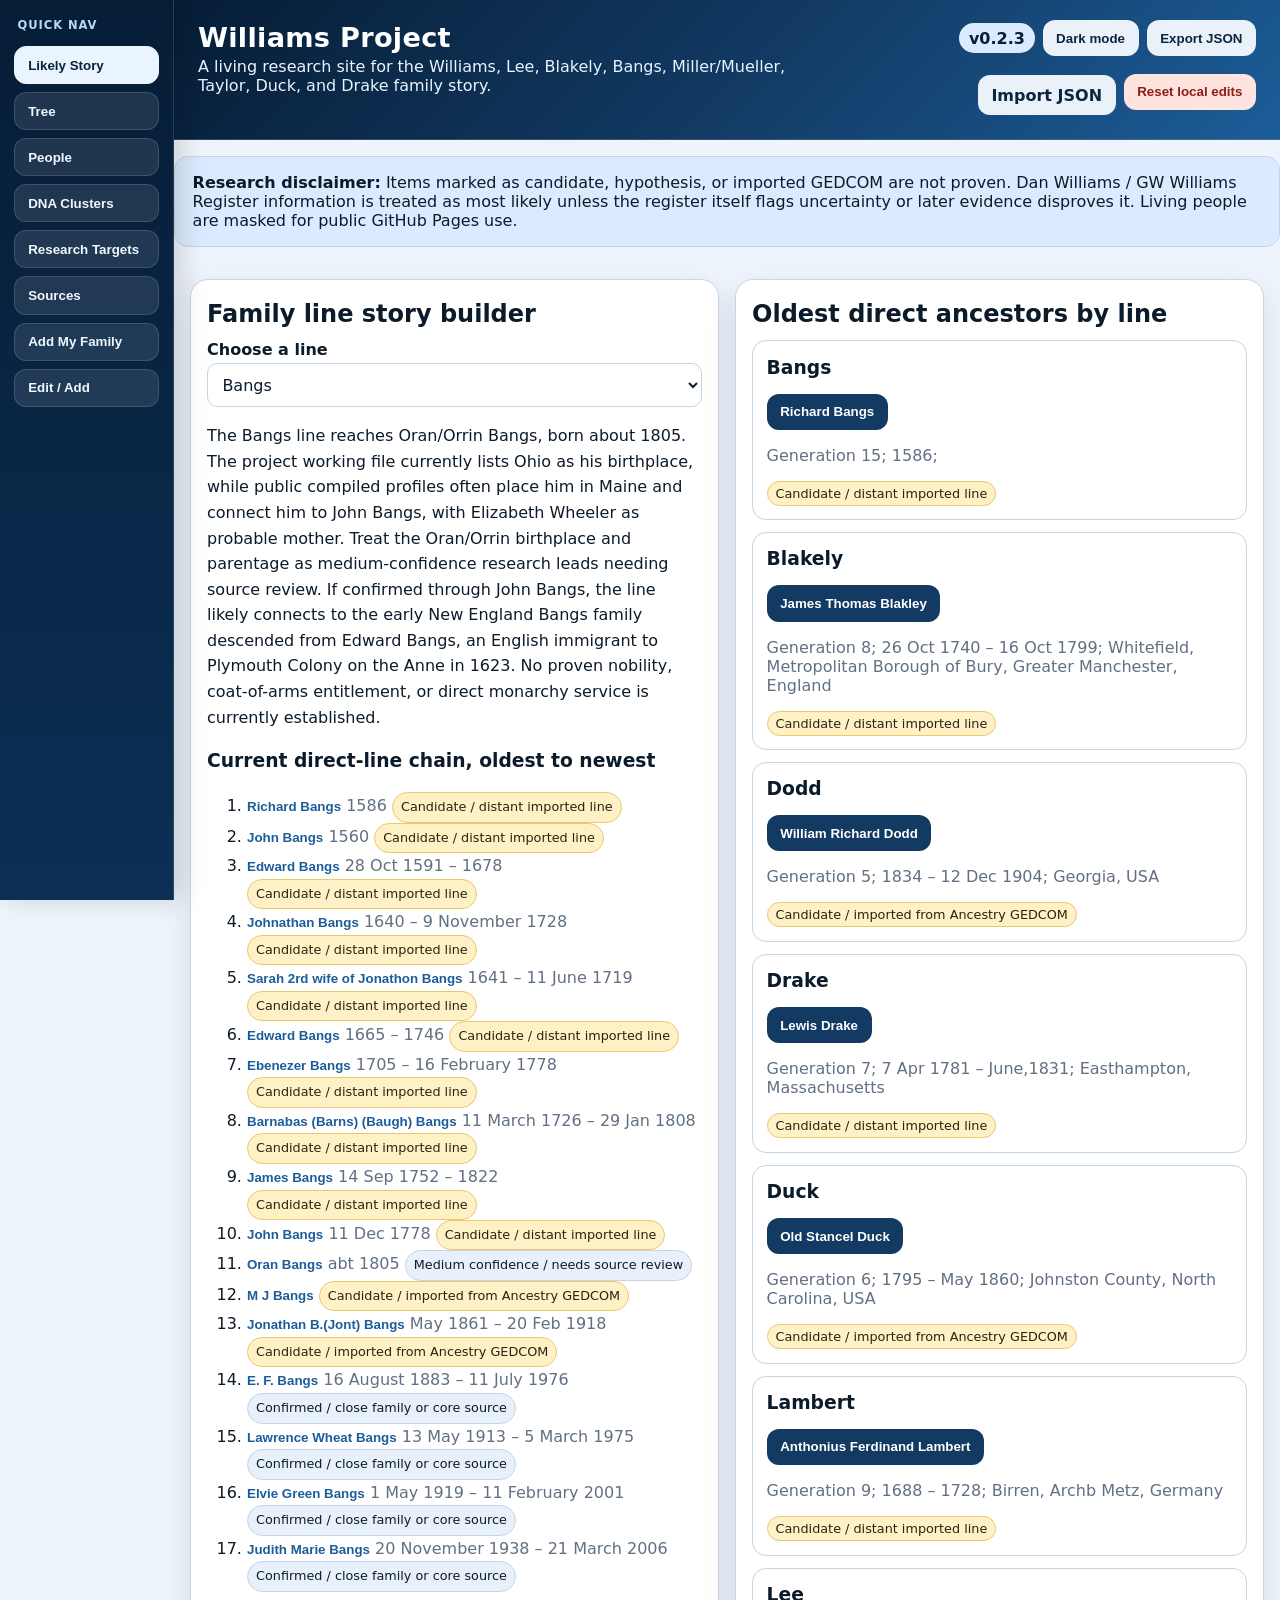
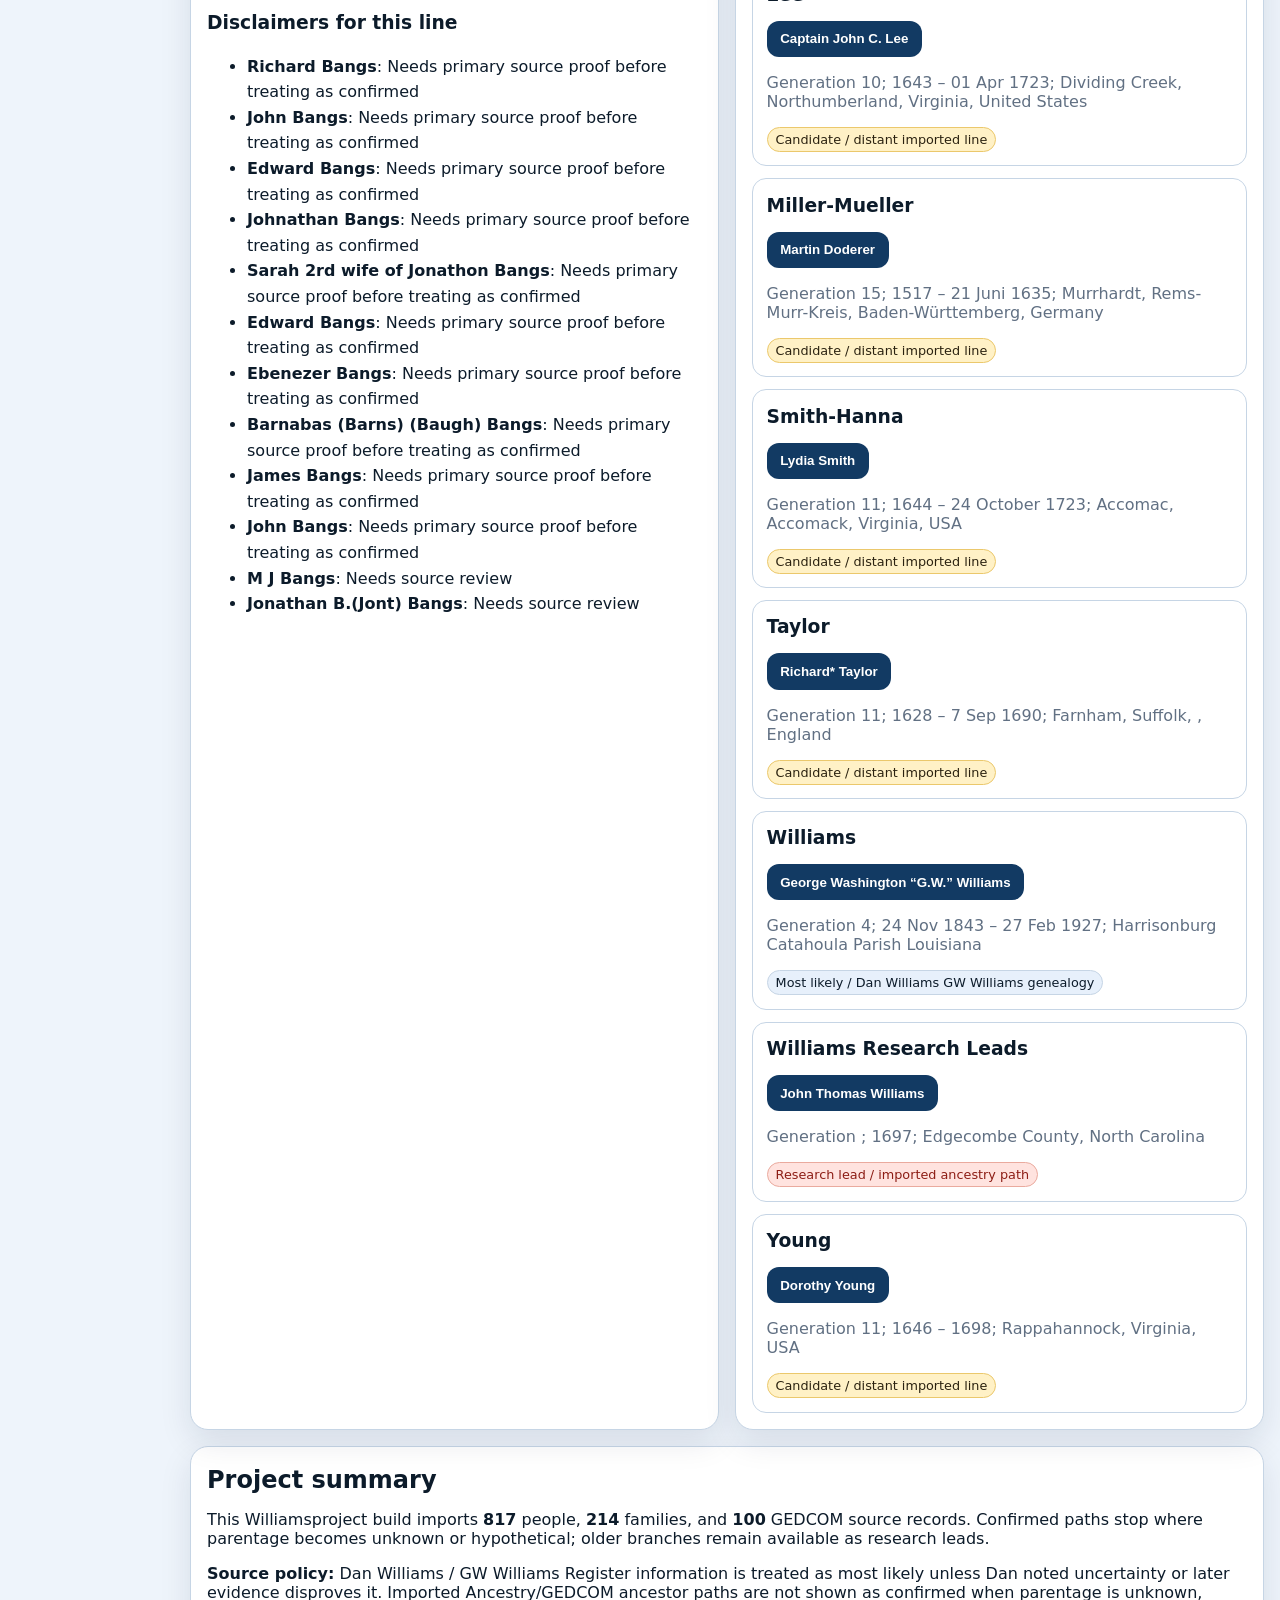
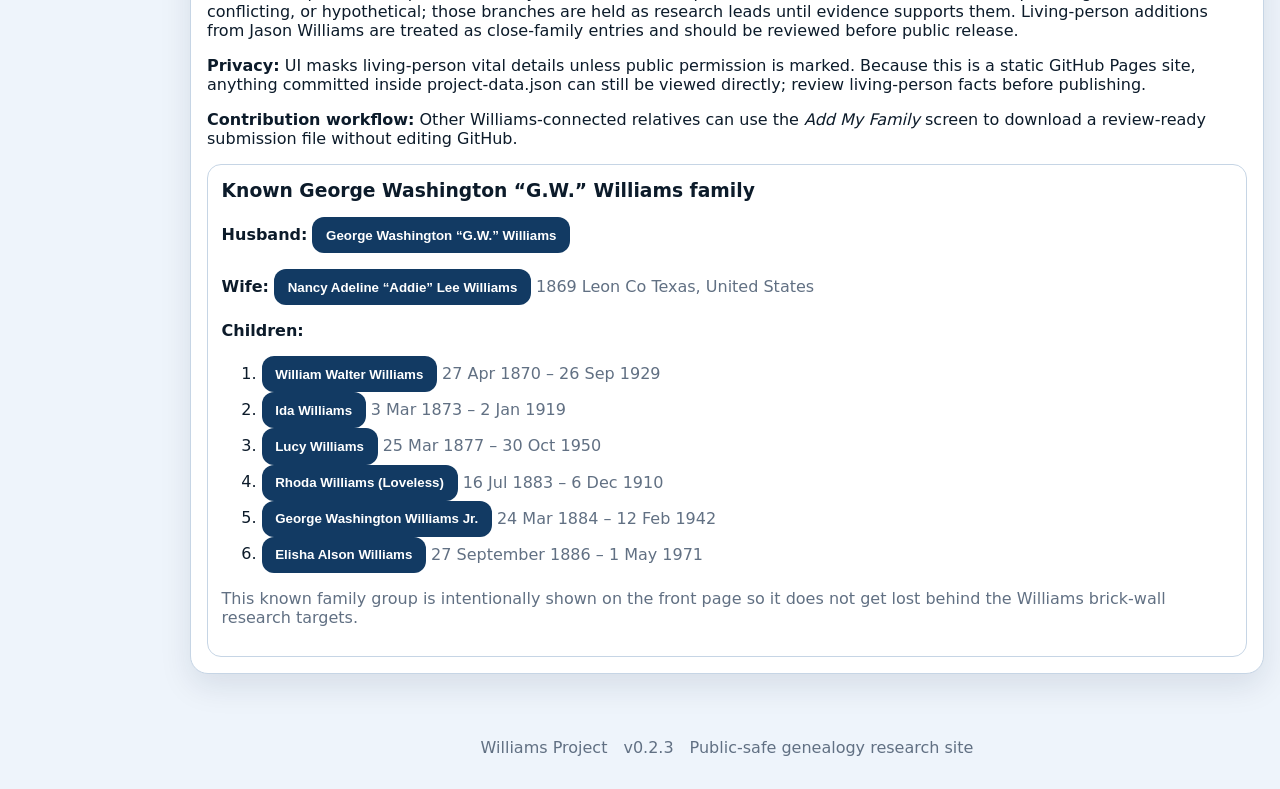
==== commit 0170c5de: "v.0.2.3" ====
--- a/index.html
+++ b/index.html
@@ -13,7 +13,7 @@
       <p id="subtitle">A living research site for the Williams, Lee, Blakely, Bangs, Miller/Mueller, Taylor, Duck, and Drake family story.</p>
     </div>
     <div class="header-actions">
-      <span class="badge" id="versionBadge">v0.2.2</span>
+      <span class="badge" id="versionBadge">v0.2.3</span>
       <button id="themeToggle" class="secondary" type="button">Dark mode</button>
       <button id="exportBtn" class="secondary">Export JSON</button>
       <label class="file-btn secondary">Import JSON<input id="importFile" type="file" accept="application/json" hidden></label>
